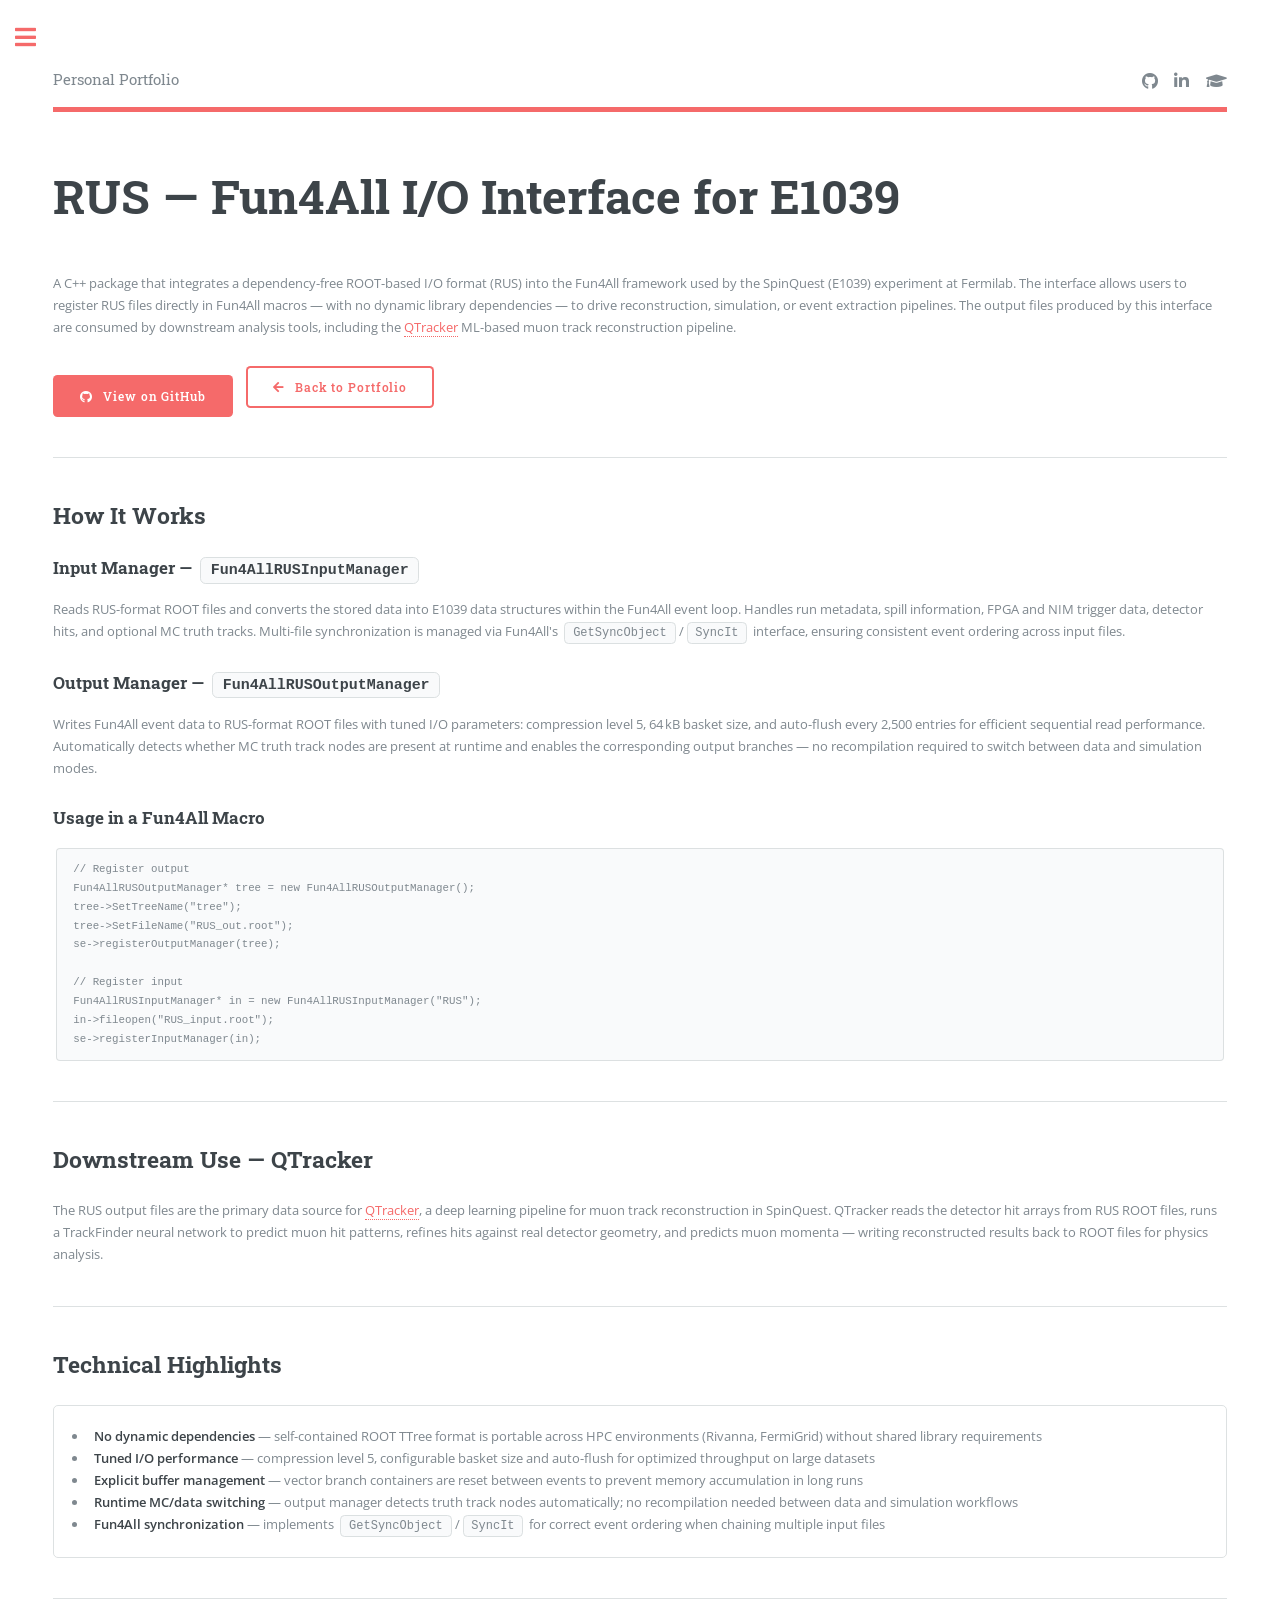
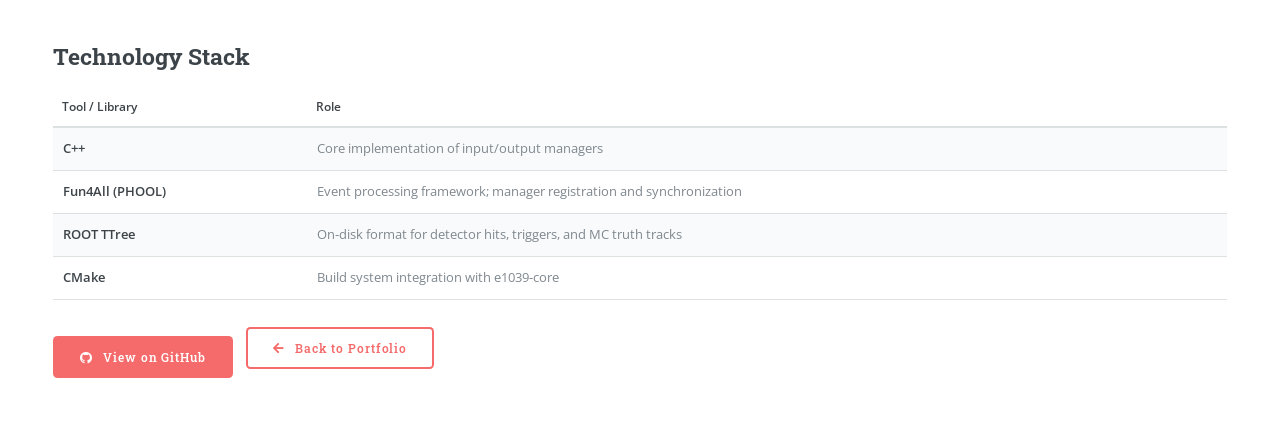
==== rus.html @ 4713653f "updates" ====
<!DOCTYPE HTML>
<!--
	Editorial by HTML5 UP
	html5up.net | @ajlkn
	Free for personal and commercial use under the CCA 3.0 license (html5up.net/license)
-->
<html>
	<head>
		<title>RUS Fun4All I/O Interface &mdash; Md Forhad Hossain</title>
		<meta charset="utf-8" />
		<meta name="viewport" content="width=device-width, initial-scale=1, user-scalable=no" />
		<link rel="stylesheet" href="assets/css/main.css" />
	</head>
	<body class="is-preload">

		<!-- Wrapper -->
			<div id="wrapper">

				<!-- Main -->
					<div id="main">
						<div class="inner">

							<!-- Header -->
								<header id="header">
									<a href="index.html" class="logo">Personal Portfolio</a>
									<ul class="icons">
										<li><a href="https://github.com/forhad-h2030" class="icon brands fa-github" target="_blank" rel="noopener noreferrer"><span class="label">Github</span></a></li>
										<li><a href="https://www.linkedin.com/in/forhad-hn/" class="icon brands fa-linkedin-in" target="_blank" rel="noopener noreferrer"><span class="label">LinkedIn</span></a></li>
										<li><a href="https://scholar.google.com/citations?user=KOygUhMAAAAJ&hl=en" class="icon solid fa-graduation-cap" target="_blank" rel="noopener noreferrer"><span class="label">Google Scholar</span></a></li>
									</ul>
								</header>

							<!-- Content -->
								<section>
									<header class="main">
										<h1>RUS &mdash; Fun4All I/O Interface for E1039</h1>
									</header>

									<!-- Intro -->
									<p>
										A C++ package that integrates a dependency-free ROOT-based I/O format (RUS) into the Fun4All framework used by the SpinQuest (E1039) experiment at Fermilab. The interface allows users to register RUS files directly in Fun4All macros &mdash; with no dynamic library dependencies &mdash; to drive reconstruction, simulation, or event extraction pipelines. The output files produced by this interface are consumed by downstream analysis tools, including the <a href="https://github.com/uva-spin/Qtracker_basic" target="_blank" rel="noopener noreferrer">QTracker</a> ML-based muon track reconstruction pipeline.
									</p>

									<ul class="actions">
										<li><a href="https://github.com/E1039-Collaboration/e1039-core/tree/master/packages/RUS" class="button primary icon brands fa-github" target="_blank" rel="noopener noreferrer">&nbsp;View on GitHub</a></li>
										<li><a href="index.html" class="button icon solid fa-arrow-left">&nbsp;Back to Portfolio</a></li>
									</ul>

									<hr class="major" />

									<!-- How it works -->
									<h2>How It Works</h2>

									<h3>Input Manager &mdash; <code>Fun4AllRUSInputManager</code></h3>
									<p>
										Reads RUS-format ROOT files and converts the stored data into E1039 data structures within the Fun4All event loop. Handles run metadata, spill information, FPGA and NIM trigger data, detector hits, and optional MC truth tracks. Multi-file synchronization is managed via Fun4All's <code>GetSyncObject</code>/<code>SyncIt</code> interface, ensuring consistent event ordering across input files.
									</p>

									<h3>Output Manager &mdash; <code>Fun4AllRUSOutputManager</code></h3>
									<p>
										Writes Fun4All event data to RUS-format ROOT files with tuned I/O parameters: compression level&nbsp;5, 64&thinsp;kB basket size, and auto-flush every 2,500 entries for efficient sequential read performance. Automatically detects whether MC truth track nodes are present at runtime and enables the corresponding output branches &mdash; no recompilation required to switch between data and simulation modes.
									</p>

									<h3>Usage in a Fun4All Macro</h3>
									<pre><code>// Register output
Fun4AllRUSOutputManager* tree = new Fun4AllRUSOutputManager();
tree->SetTreeName("tree");
tree->SetFileName("RUS_out.root");
se->registerOutputManager(tree);

// Register input
Fun4AllRUSInputManager* in = new Fun4AllRUSInputManager("RUS");
in->fileopen("RUS_input.root");
se->registerInputManager(in);</code></pre>

									<hr class="major" />

									<!-- Downstream use -->
									<h2>Downstream Use &mdash; QTracker</h2>
									<p>
										The RUS output files are the primary data source for <a href="https://github.com/uva-spin/Qtracker_basic" target="_blank" rel="noopener noreferrer">QTracker</a>, a deep learning pipeline for muon track reconstruction in SpinQuest. QTracker reads the detector hit arrays from RUS ROOT files, runs a TrackFinder neural network to predict muon hit patterns, refines hits against real detector geometry, and predicts muon momenta &mdash; writing reconstructed results back to ROOT files for physics analysis.
									</p>

									<hr class="major" />

									<!-- Technical highlights -->
									<h2>Technical Highlights</h2>
									<div class="box">
										<ul>
											<li><strong>No dynamic dependencies</strong> &mdash; self-contained ROOT TTree format is portable across HPC environments (Rivanna, FermiGrid) without shared library requirements</li>
											<li><strong>Tuned I/O performance</strong> &mdash; compression level&nbsp;5, configurable basket size and auto-flush for optimized throughput on large datasets</li>
											<li><strong>Explicit buffer management</strong> &mdash; vector branch containers are reset between events to prevent memory accumulation in long runs</li>
											<li><strong>Runtime MC/data switching</strong> &mdash; output manager detects truth track nodes automatically; no recompilation needed between data and simulation workflows</li>
											<li><strong>Fun4All synchronization</strong> &mdash; implements <code>GetSyncObject</code>/<code>SyncIt</code> for correct event ordering when chaining multiple input files</li>
										</ul>
									</div>

									<hr class="major" />

									<!-- Stack -->
									<h2>Technology Stack</h2>
									<div class="table-wrapper">
										<table>
											<thead>
												<tr><th>Tool / Library</th><th>Role</th></tr>
											</thead>
											<tbody>
												<tr><td><strong>C++</strong></td><td>Core implementation of input/output managers</td></tr>
												<tr><td><strong>Fun4All (PHOOL)</strong></td><td>Event processing framework; manager registration and synchronization</td></tr>
												<tr><td><strong>ROOT TTree</strong></td><td>On-disk format for detector hits, triggers, and MC truth tracks</td></tr>
												<tr><td><strong>CMake</strong></td><td>Build system integration with e1039-core</td></tr>
											</tbody>
										</table>
									</div>

									<ul class="actions">
										<li><a href="https://github.com/E1039-Collaboration/e1039-core/tree/master/packages/RUS" class="button primary icon brands fa-github" target="_blank" rel="noopener noreferrer">&nbsp;View on GitHub</a></li>
										<li><a href="index.html" class="button icon solid fa-arrow-left">&nbsp;Back to Portfolio</a></li>
									</ul>

								</section>

						</div>
					</div>

				<!-- Sidebar -->
					<div id="sidebar">
						<div class="inner">

							<!-- Contact -->
								<section>
									<header class="major">
										<h2>Get in touch</h2>
									</header>
									<ul class="contact">
										<li class="icon solid fa-envelope"><span id="em-sidebar"></span></li>
										<script>(function(){var u='dgy5cd',d='virginia'+'.'+'edu';document.getElementById('em-sidebar').innerHTML='<a href="mai'+'lto:'+u+'@'+d+'">'+ u +' [at] virginia [dot] edu</a>';})();</script>
										<li class="icon solid fa-home">Department of Physics<br />University of Virginia<br />Charlottesville, VA</li>
									</ul>
								</section>

							<!-- Footer -->
								<footer id="footer">
									<p class="copyright">&copy; Md Forhad Hossain. Design: <a href="https://html5up.net">HTML5 UP</a>.</p>
								</footer>

						</div>
					</div>

			</div>

		<!-- Scripts -->
			<script src="assets/js/jquery.min.js"></script>
			<script src="assets/js/browser.min.js"></script>
			<script src="assets/js/breakpoints.min.js"></script>
			<script src="assets/js/util.js"></script>
			<script src="assets/js/main.js"></script>

	</body>
</html>
---- assets/css/main.css ----
@import url(fontawesome-all.min.css);
@import url("https://fonts.googleapis.com/css?family=Open+Sans:400,600,400italic,600italic|Roboto+Slab:400,700");
/*
	Editorial by HTML5 UP
	html5up.net | @ajlkn
	Free for personal and commercial use under the CCA 3.0 license (html5up.net/license)
*/
html, body, div, span, applet, object,
iframe, h1, h2, h3, h4, h5, h6, hplain, hplain2, p, blockquote,
pre, a, abbr, acronym, address, big, cite,
code, del, dfn, em, img, ins, kbd, q, s, samp,
small, strike, strong, sub, sup, tt, var, b,
u, i, center, dl, dt, dd, ol, ul, li, fieldset,
form, label, legend, table, caption, tbody,
tfoot, thead, tr, th, td, article, aside,
canvas, details, embed, figure, figcaption,
footer, header, hgroup, menu, nav, output, ruby,
section, summary, time, mark, audio, video {
  margin: 0;
  padding: 0;
  border: 0;
  font-size: 100%;
  font: inherit;
  vertical-align: baseline; }

article, aside, details, figcaption, figure,
footer, header, hgroup, menu, nav, section {
  display: block; }

body {
  line-height: 1; }

ol, ul {
  list-style: none; }

blockquote, q {
  quotes: none; }
  blockquote:before, blockquote:after, q:before, q:after {
    content: '';
    content: none; }

table {
  border-collapse: collapse;
  border-spacing: 0; }

body {
  -webkit-text-size-adjust: none; }

mark {
  background-color: transparent;
  color: inherit; }

input::-moz-focus-inner {
  border: 0;
  padding: 0; }

input, select, textarea {
  -moz-appearance: none;
  -webkit-appearance: none;
  -ms-appearance: none;
  appearance: none; }

/* Basic */
@-ms-viewport {
  width: device-width; }

body {
  -ms-overflow-style: scrollbar; }

@media screen and (max-width: 480px) {
  html, body {
    min-width: 320px; } }

html {
  box-sizing: border-box; }

*, *:before, *:after {
  box-sizing: inherit; }

body {
  background: #ffffff; }
  body.is-preload *, body.is-preload *:before, body.is-preload *:after, body.is-resizing *, body.is-resizing *:before, body.is-resizing *:after {
    -moz-animation: none !important;
    -webkit-animation: none !important;
    -ms-animation: none !important;
    animation: none !important;
    -moz-transition: none !important;
    -webkit-transition: none !important;
    -ms-transition: none !important;
    transition: none !important; }

/* Type */
body, input, select, textarea {
  color: #7f888f;
  font-family: "Open Sans", sans-serif;
  font-size: 13pt;
  font-weight: 400;
  line-height: 1.65; }
  @media screen and (max-width: 1680px) {
    body, input, select, textarea {
      font-size: 11pt; } }
  @media screen and (max-width: 1280px) {
    body, input, select, textarea {
      font-size: 10pt; } }
  @media screen and (max-width: 360px) {
    body, input, select, textarea {
      font-size: 9pt; } }

a {
  -moz-transition: color 0.2s ease-in-out, border-bottom-color 0.2s ease-in-out;
  -webkit-transition: color 0.2s ease-in-out, border-bottom-color 0.2s ease-in-out;
  -ms-transition: color 0.2s ease-in-out, border-bottom-color 0.2s ease-in-out;
  transition: color 0.2s ease-in-out, border-bottom-color 0.2s ease-in-out;
  border-bottom: dotted 1px;
  color: #f56a6a;
  text-decoration: none; }
  a:hover {
    border-bottom-color: #f56a6a;
    color: #f56a6a !important; }
    a:hover strong {
      color: inherit; }

strong, b {
  color: #3d4449;
  font-weight: 600; }

em, i {
  font-style: italic; }

p {
  margin: 0 0 2em 0; }

h1, h2, h3, h4, h5, h6 {
  color: #3d4449;
  font-family: "Roboto Slab", serif;
  font-weight: 700;
  line-height: 1.5;
  margin: 0 0 1em 0; }
hplain, hplain2 {
  color: #7f888f;
  font-family: "Roboto Slab", serif;
  font-weight: 400;
  line-height: 1.5;
  margin: 0 0 1em 0;
}
  h1 a, h2 a, h3 a, h4 a, h5 a, h6 a {
    color: inherit;
    text-decoration: none;
    border-bottom: 0; }

hplain a, hplain2 a {
color: #7f888f;
text-decoration: none;
border-decoration:none;
}

h1 {
  font-size: 4em;
  margin: 0 0 0.5em 0;
  line-height: 1.3; }

h2 {
  font-size: 1.75em; }

h3 {
  font-size: 1.25em; }

hplain2 {
  font-size: 1.25em;}

hplain {
  font-size: 1.1em; }

h4 {
  font-size: 1.1em; }

h5 {
  font-size: 0.9em; }

h6 {
  font-size: 0.7em; }

@media screen and (max-width: 1680px) {
  h1 {
    font-size: 3.5em; } }

@media screen and (max-width: 980px) {
  h1 {
    font-size: 3.25em; } }

@media screen and (max-width: 736px) {
  h1 {
    font-size: 2em;
    line-height: 1.4; }
  h2 {
    font-size: 1.5em; } }

sub {
  font-size: 0.8em;
  position: relative;
  top: 0.5em; }

sup {
  font-size: 0.8em;
  position: relative;
  top: -0.5em; }

blockquote {
  border-left: solid 3px rgba(210, 215, 217, 0.75);
  font-style: italic;
  margin: 0 0 2em 0;
  padding: 0.5em 0 0.5em 2em; }

code {
  background: rgba(230, 235, 237, 0.25);
  border-radius: 0.375em;
  border: solid 1px rgba(210, 215, 217, 0.75);
  font-family: "Courier New", monospace;
  font-size: 0.9em;
  margin: 0 0.25em;
  padding: 0.25em 0.65em; }

pre {
  -webkit-overflow-scrolling: touch;
  font-family: "Courier New", monospace;
  font-size: 0.9em;
  margin: 0 0 2em 0; }
  pre code {
    display: block;
    line-height: 1.75;
    padding: 1em 1.5em;
    overflow-x: auto; }

.center {
  text-align:center;
 display:block;
}

hr {
  border: 0;
  border-bottom: solid 1px rgba(210, 215, 217, 0.75);
  margin: 2em 0; }
  hr.major {
    margin: 3em 0; }

.align-left {
  text-align: left; }

.align-center {
  text-align: center; }

.align-right {
  text-align: right; }

/* Row */
.row {
  display: flex;
  flex-wrap: wrap;
  box-sizing: border-box;
  align-items: stretch; }
  .row > * {
    box-sizing: border-box; }
  .row.gtr-uniform > * > :last-child {
    margin-bottom: 0; }
  .row.aln-left {
    justify-content: flex-start; }
  .row.aln-center {
    justify-content: center; }
  .row.aln-right {
    justify-content: flex-end; }
  .row.aln-top {
    align-items: flex-start; }
  .row.aln-middle {
    align-items: center; }
  .row.aln-bottom {
    align-items: flex-end; }
  .row > .imp {
    order: -1; }
  .row > .col-1 {
    width: 8.33333%; }
  .row > .off-1 {
    margin-left: 8.33333%; }
  .row > .col-2 {
    width: 16.66667%; }
  .row > .off-2 {
    margin-left: 16.66667%; }
  .row > .col-3 {
    width: 25%; }
  .row > .off-3 {
    margin-left: 25%; }
  .row > .col-4 {
    width: 33.33333%; }
  .row > .off-4 {
    margin-left: 33.33333%; }
  .row > .col-5 {
    width: 41.66667%; }
  .row > .off-5 {
    margin-left: 41.66667%; }
  .row > .col-6 {
    width: 50%; }
  .row > .off-6 {
    margin-left: 50%; }
  .row > .col-7 {
    width: 58.33333%; }
  .row > .off-7 {
    margin-left: 58.33333%; }
  .row > .col-8 {
    width: 66.66667%; }
  .row > .off-8 {
    margin-left: 66.66667%; }
  .row > .col-9 {
    width: 75%; }
  .row > .off-9 {
    margin-left: 75%; }
  .row > .col-10 {
    width: 83.33333%; }
  .row > .off-10 {
    margin-left: 83.33333%; }
  .row > .col-11 {
    width: 91.66667%; }
  .row > .off-11 {
    margin-left: 91.66667%; }
  .row > .col-12 {
    width: 100%; }
  .row > .off-12 {
    margin-left: 100%; }
  .row.gtr-0 {
    margin-top: 0;
    margin-left: 0em; }
    .row.gtr-0 > * {
      padding: 0 0 0 0em; }
    .row.gtr-0.gtr-uniform {
      margin-top: 0em; }
      .row.gtr-0.gtr-uniform > * {
        padding-top: 0em; }
  .row.gtr-25 {
    margin-top: 0;
    margin-left: -0.375em; }
    .row.gtr-25 > * {
      padding: 0 0 0 0.375em; }
    .row.gtr-25.gtr-uniform {
      margin-top: -0.375em; }
      .row.gtr-25.gtr-uniform > * {
        padding-top: 0.375em; }
  .row.gtr-50 {
    margin-top: 0;
    margin-left: -0.75em; }
    .row.gtr-50 > * {
      padding: 0 0 0 0.75em; }
    .row.gtr-50.gtr-uniform {
      margin-top: -0.75em; }
      .row.gtr-50.gtr-uniform > * {
        padding-top: 0.75em; }
  .row {
    margin-top: 0;
    margin-left: -1.5em; }
    .row > * {
      padding: 0 0 0 1.5em; }
    .row.gtr-uniform {
      margin-top: -1.5em; }
      .row.gtr-uniform > * {
        padding-top: 1.5em; }
  .row.gtr-150 {
    margin-top: 0;
    margin-left: -2.25em; }
    .row.gtr-150 > * {
      padding: 0 0 0 2.25em; }
    .row.gtr-150.gtr-uniform {
      margin-top: -2.25em; }
      .row.gtr-150.gtr-uniform > * {
        padding-top: 2.25em; }
  .row.gtr-200 {
    margin-top: 0;
    margin-left: -3em; }
    .row.gtr-200 > * {
      padding: 0 0 0 3em; }
    .row.gtr-200.gtr-uniform {
      margin-top: -3em; }
      .row.gtr-200.gtr-uniform > * {
        padding-top: 3em; }
  @media screen and (max-width: 1680px) {
    .row {
      display: flex;
      flex-wrap: wrap;
      box-sizing: border-box;
      align-items: stretch; }
      .row > * {
        box-sizing: border-box; }
      .row.gtr-uniform > * > :last-child {
        margin-bottom: 0; }
      .row.aln-left {
        justify-content: flex-start; }
      .row.aln-center {
        justify-content: center; }
      .row.aln-right {
        justify-content: flex-end; }
      .row.aln-top {
        align-items: flex-start; }
      .row.aln-middle {
        align-items: center; }
      .row.aln-bottom {
        align-items: flex-end; }
      .row > .imp-xlarge {
        order: -1; }
      .row > .col-1-xlarge {
        width: 8.33333%; }
      .row > .off-1-xlarge {
        margin-left: 8.33333%; }
      .row > .col-2-xlarge {
        width: 16.66667%; }
      .row > .off-2-xlarge {
        margin-left: 16.66667%; }
      .row > .col-3-xlarge {
        width: 25%; }
      .row > .off-3-xlarge {
        margin-left: 25%; }
      .row > .col-4-xlarge {
        width: 33.33333%; }
      .row > .off-4-xlarge {
        margin-left: 33.33333%; }
      .row > .col-5-xlarge {
        width: 41.66667%; }
      .row > .off-5-xlarge {
        margin-left: 41.66667%; }
      .row > .col-6-xlarge {
        width: 50%; }
      .row > .off-6-xlarge {
        margin-left: 50%; }
      .row > .col-7-xlarge {
        width: 58.33333%; }
      .row > .off-7-xlarge {
        margin-left: 58.33333%; }
      .row > .col-8-xlarge {
        width: 66.66667%; }
      .row > .off-8-xlarge {
        margin-left: 66.66667%; }
      .row > .col-9-xlarge {
        width: 75%; }
      .row > .off-9-xlarge {
        margin-left: 75%; }
      .row > .col-10-xlarge {
        width: 83.33333%; }
      .row > .off-10-xlarge {
        margin-left: 83.33333%; }
      .row > .col-11-xlarge {
        width: 91.66667%; }
      .row > .off-11-xlarge {
        margin-left: 91.66667%; }
      .row > .col-12-xlarge {
        width: 100%; }
      .row > .off-12-xlarge {
        margin-left: 100%; }
      .row.gtr-0 {
        margin-top: 0;
        margin-left: 0em; }
        .row.gtr-0 > * {
          padding: 0 0 0 0em; }
        .row.gtr-0.gtr-uniform {
          margin-top: 0em; }
          .row.gtr-0.gtr-uniform > * {
            padding-top: 0em; }
      .row.gtr-25 {
        margin-top: 0;
        margin-left: -0.375em; }
        .row.gtr-25 > * {
          padding: 0 0 0 0.375em; }
        .row.gtr-25.gtr-uniform {
          margin-top: -0.375em; }
          .row.gtr-25.gtr-uniform > * {
            padding-top: 0.375em; }
      .row.gtr-50 {
        margin-top: 0;
        margin-left: -0.75em; }
        .row.gtr-50 > * {
          padding: 0 0 0 0.75em; }
        .row.gtr-50.gtr-uniform {
          margin-top: -0.75em; }
          .row.gtr-50.gtr-uniform > * {
            padding-top: 0.75em; }
      .row {
        margin-top: 0;
        margin-left: -1.5em; }
        .row > * {
          padding: 0 0 0 1.5em; }
        .row.gtr-uniform {
          margin-top: -1.5em; }
          .row.gtr-uniform > * {
            padding-top: 1.5em; }
      .row.gtr-150 {
        margin-top: 0;
        margin-left: -2.25em; }
        .row.gtr-150 > * {
          padding: 0 0 0 2.25em; }
        .row.gtr-150.gtr-uniform {
          margin-top: -2.25em; }
          .row.gtr-150.gtr-uniform > * {
            padding-top: 2.25em; }
      .row.gtr-200 {
        margin-top: 0;
        margin-left: -3em; }
        .row.gtr-200 > * {
          padding: 0 0 0 3em; }
        .row.gtr-200.gtr-uniform {
          margin-top: -3em; }
          .row.gtr-200.gtr-uniform > * {
            padding-top: 3em; } }
  @media screen and (max-width: 1280px) {
    .row {
      display: flex;
      flex-wrap: wrap;
      box-sizing: border-box;
      align-items: stretch; }
      .row > * {
        box-sizing: border-box; }
      .row.gtr-uniform > * > :last-child {
        margin-bottom: 0; }
      .row.aln-left {
        justify-content: flex-start; }
      .row.aln-center {
        justify-content: center; }
      .row.aln-right {
        justify-content: flex-end; }
      .row.aln-top {
        align-items: flex-start; }
      .row.aln-middle {
        align-items: center; }
      .row.aln-bottom {
        align-items: flex-end; }
      .row > .imp-large {
        order: -1; }
      .row > .col-1-large {
        width: 8.33333%; }
      .row > .off-1-large {
        margin-left: 8.33333%; }
      .row > .col-2-large {
        width: 16.66667%; }
      .row > .off-2-large {
        margin-left: 16.66667%; }
      .row > .col-3-large {
        width: 25%; }
      .row > .off-3-large {
        margin-left: 25%; }
      .row > .col-4-large {
        width: 33.33333%; }
      .row > .off-4-large {
        margin-left: 33.33333%; }
      .row > .col-5-large {
        width: 41.66667%; }
      .row > .off-5-large {
        margin-left: 41.66667%; }
      .row > .col-6-large {
        width: 50%; }
      .row > .off-6-large {
        margin-left: 50%; }
      .row > .col-7-large {
        width: 58.33333%; }
      .row > .off-7-large {
        margin-left: 58.33333%; }
      .row > .col-8-large {
        width: 66.66667%; }
      .row > .off-8-large {
        margin-left: 66.66667%; }
      .row > .col-9-large {
        width: 75%; }
      .row > .off-9-large {
        margin-left: 75%; }
      .row > .col-10-large {
        width: 83.33333%; }
      .row > .off-10-large {
        margin-left: 83.33333%; }
      .row > .col-11-large {
        width: 91.66667%; }
      .row > .off-11-large {
        margin-left: 91.66667%; }
      .row > .col-12-large {
        width: 100%; }
      .row > .off-12-large {
        margin-left: 100%; }
      .row.gtr-0 {
        margin-top: 0;
        margin-left: 0em; }
        .row.gtr-0 > * {
          padding: 0 0 0 0em; }
        .row.gtr-0.gtr-uniform {
          margin-top: 0em; }
          .row.gtr-0.gtr-uniform > * {
            padding-top: 0em; }
      .row.gtr-25 {
        margin-top: 0;
        margin-left: -0.375em; }
        .row.gtr-25 > * {
          padding: 0 0 0 0.375em; }
        .row.gtr-25.gtr-uniform {
          margin-top: -0.375em; }
          .row.gtr-25.gtr-uniform > * {
            padding-top: 0.375em; }
      .row.gtr-50 {
        margin-top: 0;
        margin-left: -0.75em; }
        .row.gtr-50 > * {
          padding: 0 0 0 0.75em; }
        .row.gtr-50.gtr-uniform {
          margin-top: -0.75em; }
          .row.gtr-50.gtr-uniform > * {
            padding-top: 0.75em; }
      .row {
        margin-top: 0;
        margin-left: -1.5em; }
        .row > * {
          padding: 0 0 0 1.5em; }
        .row.gtr-uniform {
          margin-top: -1.5em; }
          .row.gtr-uniform > * {
            padding-top: 1.5em; }
      .row.gtr-150 {
        margin-top: 0;
        margin-left: -2.25em; }
        .row.gtr-150 > * {
          padding: 0 0 0 2.25em; }
        .row.gtr-150.gtr-uniform {
          margin-top: -2.25em; }
          .row.gtr-150.gtr-uniform > * {
            padding-top: 2.25em; }
      .row.gtr-200 {
        margin-top: 0;
        margin-left: -3em; }
        .row.gtr-200 > * {
          padding: 0 0 0 3em; }
        .row.gtr-200.gtr-uniform {
          margin-top: -3em; }
          .row.gtr-200.gtr-uniform > * {
            padding-top: 3em; } }
  @media screen and (max-width: 980px) {
    .row {
      display: flex;
      flex-wrap: wrap;
      box-sizing: border-box;
      align-items: stretch; }
      .row > * {
        box-sizing: border-box; }
      .row.gtr-uniform > * > :last-child {
        margin-bottom: 0; }
      .row.aln-left {
        justify-content: flex-start; }
      .row.aln-center {
        justify-content: center; }
      .row.aln-right {
        justify-content: flex-end; }
      .row.aln-top {
        align-items: flex-start; }
      .row.aln-middle {
        align-items: center; }
      .row.aln-bottom {
        align-items: flex-end; }
      .row > .imp-medium {
        order: -1; }
      .row > .col-1-medium {
        width: 8.33333%; }
      .row > .off-1-medium {
        margin-left: 8.33333%; }
      .row > .col-2-medium {
        width: 16.66667%; }
      .row > .off-2-medium {
        margin-left: 16.66667%; }
      .row > .col-3-medium {
        width: 25%; }
      .row > .off-3-medium {
        margin-left: 25%; }
      .row > .col-4-medium {
        width: 33.33333%; }
      .row > .off-4-medium {
        margin-left: 33.33333%; }
      .row > .col-5-medium {
        width: 41.66667%; }
      .row > .off-5-medium {
        margin-left: 41.66667%; }
      .row > .col-6-medium {
        width: 50%; }
      .row > .off-6-medium {
        margin-left: 50%; }
      .row > .col-7-medium {
        width: 58.33333%; }
      .row > .off-7-medium {
        margin-left: 58.33333%; }
      .row > .col-8-medium {
        width: 66.66667%; }
      .row > .off-8-medium {
        margin-left: 66.66667%; }
      .row > .col-9-medium {
        width: 75%; }
      .row > .off-9-medium {
        margin-left: 75%; }
      .row > .col-10-medium {
        width: 83.33333%; }
      .row > .off-10-medium {
        margin-left: 83.33333%; }
      .row > .col-11-medium {
        width: 91.66667%; }
      .row > .off-11-medium {
        margin-left: 91.66667%; }
      .row > .col-12-medium {
        width: 100%; }
      .row > .off-12-medium {
        margin-left: 100%; }
      .row.gtr-0 {
        margin-top: 0;
        margin-left: 0em; }
        .row.gtr-0 > * {
          padding: 0 0 0 0em; }
        .row.gtr-0.gtr-uniform {
          margin-top: 0em; }
          .row.gtr-0.gtr-uniform > * {
            padding-top: 0em; }
      .row.gtr-25 {
        margin-top: 0;
        margin-left: -0.375em; }
        .row.gtr-25 > * {
          padding: 0 0 0 0.375em; }
        .row.gtr-25.gtr-uniform {
          margin-top: -0.375em; }
          .row.gtr-25.gtr-uniform > * {
            padding-top: 0.375em; }
      .row.gtr-50 {
        margin-top: 0;
        margin-left: -0.75em; }
        .row.gtr-50 > * {
          padding: 0 0 0 0.75em; }
        .row.gtr-50.gtr-uniform {
          margin-top: -0.75em; }
          .row.gtr-50.gtr-uniform > * {
            padding-top: 0.75em; }
      .row {
        margin-top: 0;
        margin-left: -1.5em; }
        .row > * {
          padding: 0 0 0 1.5em; }
        .row.gtr-uniform {
          margin-top: -1.5em; }
          .row.gtr-uniform > * {
            padding-top: 1.5em; }
      .row.gtr-150 {
        margin-top: 0;
        margin-left: -2.25em; }
        .row.gtr-150 > * {
          padding: 0 0 0 2.25em; }
        .row.gtr-150.gtr-uniform {
          margin-top: -2.25em; }
          .row.gtr-150.gtr-uniform > * {
            padding-top: 2.25em; }
      .row.gtr-200 {
        margin-top: 0;
        margin-left: -3em; }
        .row.gtr-200 > * {
          padding: 0 0 0 3em; }
        .row.gtr-200.gtr-uniform {
          margin-top: -3em; }
          .row.gtr-200.gtr-uniform > * {
            padding-top: 3em; } }
  @media screen and (max-width: 736px) {
    .row {
      display: flex;
      flex-wrap: wrap;
      box-sizing: border-box;
      align-items: stretch; }
      .row > * {
        box-sizing: border-box; }
      .row.gtr-uniform > * > :last-child {
        margin-bottom: 0; }
      .row.aln-left {
        justify-content: flex-start; }
      .row.aln-center {
        justify-content: center; }
      .row.aln-right {
        justify-content: flex-end; }
      .row.aln-top {
        align-items: flex-start; }
      .row.aln-middle {
        align-items: center; }
      .row.aln-bottom {
        align-items: flex-end; }
      .row > .imp-small {
        order: -1; }
      .row > .col-1-small {
        width: 8.33333%; }
      .row > .off-1-small {
        margin-left: 8.33333%; }
      .row > .col-2-small {
        width: 16.66667%; }
      .row > .off-2-small {
        margin-left: 16.66667%; }
      .row > .col-3-small {
        width: 25%; }
      .row > .off-3-small {
        margin-left: 25%; }
      .row > .col-4-small {
        width: 33.33333%; }
      .row > .off-4-small {
        margin-left: 33.33333%; }
      .row > .col-5-small {
        width: 41.66667%; }
      .row > .off-5-small {
        margin-left: 41.66667%; }
      .row > .col-6-small {
        width: 50%; }
      .row > .off-6-small {
        margin-left: 50%; }
      .row > .col-7-small {
        width: 58.33333%; }
      .row > .off-7-small {
        margin-left: 58.33333%; }
      .row > .col-8-small {
        width: 66.66667%; }
      .row > .off-8-small {
        margin-left: 66.66667%; }
      .row > .col-9-small {
        width: 75%; }
      .row > .off-9-small {
        margin-left: 75%; }
      .row > .col-10-small {
        width: 83.33333%; }
      .row > .off-10-small {
        margin-left: 83.33333%; }
      .row > .col-11-small {
        width: 91.66667%; }
      .row > .off-11-small {
        margin-left: 91.66667%; }
      .row > .col-12-small {
        width: 100%; }
      .row > .off-12-small {
        margin-left: 100%; }
      .row.gtr-0 {
        margin-top: 0;
        margin-left: 0em; }
        .row.gtr-0 > * {
          padding: 0 0 0 0em; }
        .row.gtr-0.gtr-uniform {
          margin-top: 0em; }
          .row.gtr-0.gtr-uniform > * {
            padding-top: 0em; }
      .row.gtr-25 {
        margin-top: 0;
        margin-left: -0.375em; }
        .row.gtr-25 > * {
          padding: 0 0 0 0.375em; }
        .row.gtr-25.gtr-uniform {
          margin-top: -0.375em; }
          .row.gtr-25.gtr-uniform > * {
            padding-top: 0.375em; }
      .row.gtr-50 {
        margin-top: 0;
        margin-left: -0.75em; }
        .row.gtr-50 > * {
          padding: 0 0 0 0.75em; }
        .row.gtr-50.gtr-uniform {
          margin-top: -0.75em; }
          .row.gtr-50.gtr-uniform > * {
            padding-top: 0.75em; }
      .row {
        margin-top: 0;
        margin-left: -1.5em; }
        .row > * {
          padding: 0 0 0 1.5em; }
        .row.gtr-uniform {
          margin-top: -1.5em; }
          .row.gtr-uniform > * {
            padding-top: 1.5em; }
      .row.gtr-150 {
        margin-top: 0;
        margin-left: -2.25em; }
        .row.gtr-150 > * {
          padding: 0 0 0 2.25em; }
        .row.gtr-150.gtr-uniform {
          margin-top: -2.25em; }
          .row.gtr-150.gtr-uniform > * {
            padding-top: 2.25em; }
      .row.gtr-200 {
        margin-top: 0;
        margin-left: -3em; }
        .row.gtr-200 > * {
          padding: 0 0 0 3em; }
        .row.gtr-200.gtr-uniform {
          margin-top: -3em; }
          .row.gtr-200.gtr-uniform > * {
            padding-top: 3em; } }
  @media screen and (max-width: 480px) {
    .row {
      display: flex;
      flex-wrap: wrap;
      box-sizing: border-box;
      align-items: stretch; }
      .row > * {
        box-sizing: border-box; }
      .row.gtr-uniform > * > :last-child {
        margin-bottom: 0; }
      .row.aln-left {
        justify-content: flex-start; }
      .row.aln-center {
        justify-content: center; }
      .row.aln-right {
        justify-content: flex-end; }
      .row.aln-top {
        align-items: flex-start; }
      .row.aln-middle {
        align-items: center; }
      .row.aln-bottom {
        align-items: flex-end; }
      .row > .imp-xsmall {
        order: -1; }
      .row > .col-1-xsmall {
        width: 8.33333%; }
      .row > .off-1-xsmall {
        margin-left: 8.33333%; }
      .row > .col-2-xsmall {
        width: 16.66667%; }
      .row > .off-2-xsmall {
        margin-left: 16.66667%; }
      .row > .col-3-xsmall {
        width: 25%; }
      .row > .off-3-xsmall {
        margin-left: 25%; }
      .row > .col-4-xsmall {
        width: 33.33333%; }
      .row > .off-4-xsmall {
        margin-left: 33.33333%; }
      .row > .col-5-xsmall {
        width: 41.66667%; }
      .row > .off-5-xsmall {
        margin-left: 41.66667%; }
      .row > .col-6-xsmall {
        width: 50%; }
      .row > .off-6-xsmall {
        margin-left: 50%; }
      .row > .col-7-xsmall {
        width: 58.33333%; }
      .row > .off-7-xsmall {
        margin-left: 58.33333%; }
      .row > .col-8-xsmall {
        width: 66.66667%; }
      .row > .off-8-xsmall {
        margin-left: 66.66667%; }
      .row > .col-9-xsmall {
        width: 75%; }
      .row > .off-9-xsmall {
        margin-left: 75%; }
      .row > .col-10-xsmall {
        width: 83.33333%; }
      .row > .off-10-xsmall {
        margin-left: 83.33333%; }
      .row > .col-11-xsmall {
        width: 91.66667%; }
      .row > .off-11-xsmall {
        margin-left: 91.66667%; }
      .row > .col-12-xsmall {
        width: 100%; }
      .row > .off-12-xsmall {
        margin-left: 100%; }
      .row.gtr-0 {
        margin-top: 0;
        margin-left: 0em; }
        .row.gtr-0 > * {
          padding: 0 0 0 0em; }
        .row.gtr-0.gtr-uniform {
          margin-top: 0em; }
          .row.gtr-0.gtr-uniform > * {
            padding-top: 0em; }
      .row.gtr-25 {
        margin-top: 0;
        margin-left: -0.375em; }
        .row.gtr-25 > * {
          padding: 0 0 0 0.375em; }
        .row.gtr-25.gtr-uniform {
          margin-top: -0.375em; }
          .row.gtr-25.gtr-uniform > * {
            padding-top: 0.375em; }
      .row.gtr-50 {
        margin-top: 0;
        margin-left: -0.75em; }
        .row.gtr-50 > * {
          padding: 0 0 0 0.75em; }
        .row.gtr-50.gtr-uniform {
          margin-top: -0.75em; }
          .row.gtr-50.gtr-uniform > * {
            padding-top: 0.75em; }
      .row {
        margin-top: 0;
        margin-left: -1.5em; }
        .row > * {
          padding: 0 0 0 1.5em; }
        .row.gtr-uniform {
          margin-top: -1.5em; }
          .row.gtr-uniform > * {
            padding-top: 1.5em; }
      .row.gtr-150 {
        margin-top: 0;
        margin-left: -2.25em; }
        .row.gtr-150 > * {
          padding: 0 0 0 2.25em; }
        .row.gtr-150.gtr-uniform {
          margin-top: -2.25em; }
          .row.gtr-150.gtr-uniform > * {
            padding-top: 2.25em; }
      .row.gtr-200 {
        margin-top: 0;
        margin-left: -3em; }
        .row.gtr-200 > * {
          padding: 0 0 0 3em; }
        .row.gtr-200.gtr-uniform {
          margin-top: -3em; }
          .row.gtr-200.gtr-uniform > * {
            padding-top: 3em; } }

/* Section/Article */
section.special, article.special {
  text-align: center; }

header p {
  font-family: "Roboto Slab", serif;
  font-size: 1em;
  font-weight: 400;
  letter-spacing: 0.075em;
  margin-top: -0.5em;
  text-transform: uppercase; }

header.major > :last-child {
  border-bottom: solid 3px #f56a6a;
  display: inline-block;
  margin: 0 0 2em 0;
  padding: 0 0.75em 0.5em 0; }

header.main > :last-child {
  margin: 0 0 1em 0; }

/* Form */
form {
  margin: 0 0 2em 0; }

label {
  color: #3d4449;
  display: block;
  font-size: 0.9em;
  font-weight: 600;
  margin: 0 0 1em 0; }

input[type="text"],
input[type="password"],
input[type="email"],
input[type="tel"],
input[type="search"],
input[type="url"],
select,
textarea {
  -moz-appearance: none;
  -webkit-appearance: none;
  -ms-appearance: none;
  appearance: none;
  background: #ffffff;
  border-radius: 0.375em;
  border: none;
  border: solid 1px rgba(210, 215, 217, 0.75);
  color: inherit;
  display: block;
  outline: 0;
  padding: 0 1em;
  text-decoration: none;
  width: 100%; }
  input[type="text"]:invalid,
  input[type="password"]:invalid,
  input[type="email"]:invalid,
  input[type="tel"]:invalid,
  input[type="search"]:invalid,
  input[type="url"]:invalid,
  select:invalid,
  textarea:invalid {
    box-shadow: none; }
  input[type="text"]:focus,
  input[type="password"]:focus,
  input[type="email"]:focus,
  input[type="tel"]:focus,
  input[type="search"]:focus,
  input[type="url"]:focus,
  select:focus,
  textarea:focus {
    border-color: #f56a6a;
    box-shadow: 0 0 0 1px #f56a6a; }

select {
  background-image: url("data:image/svg+xml;charset=utf8,%3Csvg xmlns='http://www.w3.org/2000/svg' width='40' height='40' preserveAspectRatio='none' viewBox='0 0 40 40'%3E%3Cpath d='M9.4,12.3l10.4,10.4l10.4-10.4c0.2-0.2,0.5-0.4,0.9-0.4c0.3,0,0.6,0.1,0.9,0.4l3.3,3.3c0.2,0.2,0.4,0.5,0.4,0.9 c0,0.4-0.1,0.6-0.4,0.9L20.7,31.9c-0.2,0.2-0.5,0.4-0.9,0.4c-0.3,0-0.6-0.1-0.9-0.4L4.3,17.3c-0.2-0.2-0.4-0.5-0.4-0.9 c0-0.4,0.1-0.6,0.4-0.9l3.3-3.3c0.2-0.2,0.5-0.4,0.9-0.4S9.1,12.1,9.4,12.3z' fill='rgba(210, 215, 217, 0.75)' /%3E%3C/svg%3E");
  background-size: 1.25em;
  background-repeat: no-repeat;
  background-position: calc(100% - 1em) center;
  height: 2.75em;
  padding-right: 2.75em;
  text-overflow: ellipsis; }
  select option {
    color: #3d4449;
    background: #ffffff; }
  select:focus::-ms-value {
    background-color: transparent; }
  select::-ms-expand {
    display: none; }

input[type="text"],
input[type="password"],
input[type="email"],
input[type="tel"],
input[type="search"],
input[type="url"],
select {
  height: 2.75em; }

textarea {
  padding: 0.75em 1em; }

input[type="checkbox"],
input[type="radio"] {
  -moz-appearance: none;
  -webkit-appearance: none;
  -ms-appearance: none;
  appearance: none;
  display: block;
  float: left;
  margin-right: -2em;
  opacity: 0;
  width: 1em;
  z-index: -1; }
  input[type="checkbox"] + label,
  input[type="radio"] + label {
    text-decoration: none;
    color: #7f888f;
    cursor: pointer;
    display: inline-block;
    font-size: 1em;
    font-weight: 400;
    padding-left: 2.4em;
    padding-right: 0.75em;
    position: relative; }
    input[type="checkbox"] + label:before,
    input[type="radio"] + label:before {
      -moz-osx-font-smoothing: grayscale;
      -webkit-font-smoothing: antialiased;
      display: inline-block;
      font-style: normal;
      font-variant: normal;
      text-rendering: auto;
      line-height: 1;
      text-transform: none !important;
      font-family: 'Font Awesome 5 Free';
      font-weight: 900; }
    input[type="checkbox"] + label:before,
    input[type="radio"] + label:before {
      background: #ffffff;
      border-radius: 0.375em;
      border: solid 1px rgba(210, 215, 217, 0.75);
      content: '';
      display: inline-block;
      font-size: 0.8em;
      height: 2.0625em;
      left: 0;
      line-height: 2.0625em;
      position: absolute;
      text-align: center;
      top: 0;
      width: 2.0625em; }
  input[type="checkbox"]:checked + label:before,
  input[type="radio"]:checked + label:before {
    background: #3d4449;
    border-color: #3d4449;
    color: #ffffff;
    content: '\f00c'; }
  input[type="checkbox"]:focus + label:before,
  input[type="radio"]:focus + label:before {
    border-color: #f56a6a;
    box-shadow: 0 0 0 1px #f56a6a; }

input[type="checkbox"] + label:before {
  border-radius: 0.375em; }

input[type="radio"] + label:before {
  border-radius: 100%; }

::-webkit-input-placeholder {
  color: #9fa3a6 !important;
  opacity: 1.0; }

:-moz-placeholder {
  color: #9fa3a6 !important;
  opacity: 1.0; }

::-moz-placeholder {
  color: #9fa3a6 !important;
  opacity: 1.0; }

:-ms-input-placeholder {
  color: #9fa3a6 !important;
  opacity: 1.0; }

/* Box */
.box {
  border-radius: 0.375em;
  border: solid 1px rgba(210, 215, 217, 0.75);
  margin-bottom: 2em;
  padding: 1.5em; }
  .box > :last-child,
  .box > :last-child > :last-child,
  .box > :last-child > :last-child > :last-child {
    margin-bottom: 0; }
  .box.alt {
    border: 0;
    border-radius: 0;
    padding: 0; }

/* Icon */
.icon {
  text-decoration: none;
  border-bottom: none;
  position: relative; }
  .icon:before {
    -moz-osx-font-smoothing: grayscale;
    -webkit-font-smoothing: antialiased;
    display: inline-block;
    font-style: normal;
    font-variant: normal;
    text-rendering: auto;
    line-height: 1;
    text-transform: none !important;
    font-family: 'Font Awesome 5 Free';
    font-weight: 400; }
  .icon > .label {
    display: none; }
  .icon:before {
    line-height: inherit; }
  .icon.solid:before {
    font-weight: 900; }
  .icon.brands:before {
    font-family: 'Font Awesome 5 Brands'; }

/* Image */
.image {
  border-radius: 0.375em;
  border: 0;
  display: inline-block;
  position: relative; }
  .image img {
    border-radius: 0.375em;
    display: block; }
  .image.left, .image.right {
    max-width: 20%; }
    .image.left img, .image.right img {
      width: 100%; }
  .image.left {
    float: left;
    padding: 0 1.5em 1em 0;
    top: 0.25em; }
  .image.right {
    float: right;
    padding: 0 0 1em 1.5em;
    top: 0.25em; }
  .image.fit {
    display: block;
    margin: 0 0 2em 0;
    width: 100%; }
    .image.fit img {
      margin: auto;
      width: 80%; }
  .image.main {
    display: block;
    margin: 0 0 3em 0;
    width: 100%; }
    .image.main img {
      width: 100%; }

a.image {
  overflow: hidden; }
  a.image img {
    -moz-transition: -moz-transform 0.2s ease;
    -webkit-transition: -webkit-transform 0.2s ease;
    -ms-transition: -ms-transform 0.2s ease;
    transition: transform 0.2s ease; }
  a.image:hover img {
    -moz-transform: scale(1.075);
    -webkit-transform: scale(1.075);
    -ms-transform: scale(1.075);
    transform: scale(1.075); }

/* List */
ol {
  list-style: decimal;
  margin: 0 0 2em 0;
  padding-left: 1.25em; }
  ol li {
    padding-left: 0.25em; }

ul {
  list-style: disc;
  margin: 0 0 2em 0;
  padding-left: 1em; }
  ul li {
    padding-left: 0.5em; }
  ul.alt {
    list-style: none;
    padding-left: 0; }
    ul.alt li {
      border-top: solid 1px rgba(210, 215, 217, 0.75);
      padding: 0.5em 0; }
      ul.alt li:first-child {
        border-top: 0;
        padding-top: 0; }

dl {
  margin: 0 0 2em 0; }
  dl dt {
    display: block;
    font-weight: 600;
    margin: 0 0 1em 0; }
  dl dd {
    margin-left: 2em; }

/* Actions */
ul.actions {
  display: -moz-flex;
  display: -webkit-flex;
  display: -ms-flex;
  display: flex;
  cursor: default;
  list-style: none;
  margin-left: -1em;
  padding-left: 0; }
  ul.actions li {
    padding: 0 0 0 1em;
    vertical-align: middle; }
  ul.actions.special {
    -moz-justify-content: center;
    -webkit-justify-content: center;
    -ms-justify-content: center;
    justify-content: center;
    width: 100%;
    margin-left: 0; }
    ul.actions.special li:first-child {
      padding-left: 0; }
  ul.actions.stacked {
    -moz-flex-direction: column;
    -webkit-flex-direction: column;
    -ms-flex-direction: column;
    flex-direction: column;
    margin-left: 0; }
    ul.actions.stacked li {
      padding: 1.3em 0 0 0; }
      ul.actions.stacked li:first-child {
        padding-top: 0; }
  ul.actions.fit {
    width: calc(100% + 1em); }
    ul.actions.fit li {
      -moz-flex-grow: 1;
      -webkit-flex-grow: 1;
      -ms-flex-grow: 1;
      flex-grow: 1;
      -moz-flex-shrink: 1;
      -webkit-flex-shrink: 1;
      -ms-flex-shrink: 1;
      flex-shrink: 1;
      width: 100%; }
      ul.actions.fit li > * {
        width: 100%; }
    ul.actions.fit.stacked {
      width: 100%; }

/* Icons */
ul.icons {
  cursor: default;
  list-style: none;
  padding-left: 0; }
  ul.icons li {
    display: inline-block;
    padding: 0 1em 0 0; }
    ul.icons li:last-child {
      padding-right: 0; }
    ul.icons li .icon {
      color: inherit; }
      ul.icons li .icon:before {
        font-size: 1.25em; }

/* Contact */
ul.contact {
  list-style: none;
  padding: 0; }
  ul.contact li {
    text-decoration: none;
    border-top: solid 1px rgba(210, 215, 217, 0.75);
    margin: 1.5em 0 0 0;
    padding: 1.5em 0 0 3em;
    position: relative; }
    ul.contact li:before {
      -moz-osx-font-smoothing: grayscale;
      -webkit-font-smoothing: antialiased;
      display: inline-block;
      font-style: normal;
      font-variant: normal;
      text-rendering: auto;
      line-height: 1;
      text-transform: none !important;
      font-family: 'Font Awesome 5 Free';
      font-weight: 400; }
    ul.contact li:before {
      color: #f56a6a;
      display: inline-block;
      font-size: 1.5em;
      height: 1.125em;
      left: 0;
      line-height: 1.125em;
      position: absolute;
      text-align: center;
      top: 1em;
      width: 1.5em; }
    ul.contact li:first-child {
      border-top: 0;
      margin-top: 0;
      padding-top: 0; }
      ul.contact li:first-child:before {
        top: 0; }
    ul.contact li a {
      color: inherit; }

/* Pagination */
ul.pagination {
  cursor: default;
  list-style: none;
  padding-left: 0; }
  ul.pagination li {
    display: inline-block;
    padding-left: 0;
    vertical-align: middle; }
    ul.pagination li > .page {
      -moz-transition: background-color 0.2s ease-in-out, color 0.2s ease-in-out;
      -webkit-transition: background-color 0.2s ease-in-out, color 0.2s ease-in-out;
      -ms-transition: background-color 0.2s ease-in-out, color 0.2s ease-in-out;
      transition: background-color 0.2s ease-in-out, color 0.2s ease-in-out;
      border-bottom: 0;
      border-radius: 0.375em;
      display: inline-block;
      font-size: 0.8em;
      font-weight: 600;
      height: 2em;
      line-height: 2em;
      margin: 0 0.125em;
      min-width: 2em;
      padding: 0 0.5em;
      text-align: center; }
      ul.pagination li > .page.active {
        background-color: #f56a6a;
        color: #ffffff !important; }
        ul.pagination li > .page.active:hover {
          background-color: #f67878; }
        ul.pagination li > .page.active:active {
          background-color: #f45c5c; }
    ul.pagination li:first-child {
      padding-right: 0.75em; }
    ul.pagination li:last-child {
      padding-left: 0.75em; }
  @media screen and (max-width: 480px) {
    ul.pagination li:nth-child(n+2):nth-last-child(n+2) {
      display: none; }
    ul.pagination li:first-child {
      padding-right: 0; } }

/* Table */
.table-wrapper {
  -webkit-overflow-scrolling: touch;
  overflow-x: auto; }

table {
  margin: 0 0 2em 0;
  width: 100%; }
  table tbody tr {
    border: solid 1px rgba(210, 215, 217, 0.75);
    border-left: 0;
    border-right: 0; }
    table tbody tr:nth-child(2n + 1) {
      background-color: rgba(230, 235, 237, 0.25); }
  table td {
    padding: 0.75em 0.75em; }
  table th {
    color: #3d4449;
    font-size: 0.9em;
    font-weight: 600;
    padding: 0 0.75em 0.75em 0.75em;
    text-align: left; }
  table thead {
    border-bottom: solid 2px rgba(210, 215, 217, 0.75); }
  table tfoot {
    border-top: solid 2px rgba(210, 215, 217, 0.75); }
  table.alt {
    border-collapse: separate; }
    table.alt tbody tr td {
      border: solid 1px rgba(210, 215, 217, 0.75);
      border-left-width: 0;
      border-top-width: 0; }
      table.alt tbody tr td:first-child {
        border-left-width: 1px; }
    table.alt tbody tr:first-child td {
      border-top-width: 1px; }
    table.alt thead {
      border-bottom: 0; }
    table.alt tfoot {
      border-top: 0; }

/* Button */
input[type="submit"],
input[type="reset"],
input[type="button"],
button,
.button {
  -moz-appearance: none;
  -webkit-appearance: none;
  -ms-appearance: none;
  appearance: none;
  -moz-transition: none;
  -webkit-transition: none;
  -ms-transition: none;
  transition: none;
  background-color: transparent;
  border-radius: 0.375em;
  border: 0;
  box-shadow: inset 0 0 0 2px #f56a6a; /*#f56a6a */
  color: #f56a6a !important;
  cursor: default;
  display: inline-block;
  font-family: "Roboto Slab", serif;
  font-size: 0.9em;
  font-weight: 530;
  height: 3.5em;
  letter-spacing: 0.075em;
  line-height: 3.5em;
  padding: 0 2.25em;
  text-align: center;
  text-decoration: none;
  text-transform: none;
  white-space: nowrap; }
  input[type="submit"].icon:before,
  input[type="reset"].icon:before,
  input[type="button"].icon:before,
  button.icon:before,
  .button.icon:before {
    margin-right: 0.5em; }
  input[type="submit"].fit,
  input[type="reset"].fit,
  input[type="button"].fit,
  button.fit,
  .button.fit {
    width: 100%; }
  input[type="submit"].small,
  input[type="reset"].small,
  input[type="button"].small,
  button.small,
  .button.small {
    margin-top: 0.75em;
    font-size: 0.75em; }
  input[type="submit"].large,
  input[type="reset"].large,
  input[type="button"].large,
  button.large,
  .button.large {
    font-size: 1em;
    height: 3.65em;
    line-height: 3.65em; }
  input[type="submit"].primary,
  input[type="reset"].primary,
  input[type="button"].primary,
  button.primary,
  .button.primary {
    margin-top: 0.75em;
    background-color: #f56a6a; /* #3d4449 */
    box-shadow: none;
    color: #ffffff !important; }
    input[type="submit"].primary:hover,
    input[type="reset"].primary:hover,
    input[type="button"].primary:hover,
    button.primary:hover,
    .button.primary:hover {
      background-color: #f67878; }
    input[type="submit"].primary:active,
    input[type="reset"].primary:active,
    input[type="button"].primary:active,
    button.primary:active,
    .button.primary:active {
      background-color: #f45c5c; }
  input[type="submit"].disabled, input[type="submit"]:disabled,
  input[type="reset"].disabled,
  input[type="reset"]:disabled,
  input[type="button"].disabled,
  input[type="button"]:disabled,
  button.disabled,
  button:disabled,
  .button.disabled,
  .button:disabled {
    pointer-events: none;
    opacity: 0.25; }

/* Mini Posts */
.mini-posts article {
  border-top: solid 1px rgba(210, 215, 217, 0.75);
  margin-top: 2em;
  padding-top: 2em; }
  .mini-posts article .image {
    display: block;
    margin: 0 0 1.5em 0; }
    .mini-posts article .image img {
      display: block;
      width: 100%; }
  .mini-posts article:first-child {
    border-top: 0;
    margin-top: 0;
    padding-top: 0; }

/* Features */
.features {
  display: -moz-flex;
  display: -webkit-flex;
  display: -ms-flex;
  display: flex;
  -moz-flex-wrap: wrap;
  -webkit-flex-wrap: wrap;
  -ms-flex-wrap: wrap;
  flex-wrap: wrap;
  margin: 0 0 2em -3em;
  width: calc(100% + 3em); }
  .features article {
    -moz-align-items: center;
    -webkit-align-items: center;
    -ms-align-items: center;
    align-items: center;
    display: -moz-flex;
    display: -webkit-flex;
    display: -ms-flex;
    display: flex;
    margin: 0 0 3em 3em;
    position: relative;
    width: calc(50% - 3em); }
    .features article:nth-child(2n - 1) {
      margin-right: 1.5em; }
    .features article:nth-child(2n) {
      margin-left: 1.5em; }
    .features article:nth-last-child(1), .features article:nth-last-child(2) {
      margin-bottom: 0; }
    .features article .icon {
      -moz-flex-grow: 0;
      -webkit-flex-grow: 0;
      -ms-flex-grow: 0;
      flex-grow: 0;
      -moz-flex-shrink: 0;
      -webkit-flex-shrink: 0;
      -ms-flex-shrink: 0;
      flex-shrink: 0;
      display: block;
      height: 10em;
      line-height: 10em;
      margin: 0 2em 0 0;
      text-align: center;
      width: 10em; }
      .features article .icon:before {
        color: #f56a6a;
        font-size: 2.75rem;
        position: relative;
        top: 0.05em; }
      .features article .icon:after {
        -moz-transform: rotate(45deg);
        -webkit-transform: rotate(45deg);
        -ms-transform: rotate(45deg);
        transform: rotate(45deg);
        border-radius: 0.25rem;
        border: solid 2px rgba(210, 215, 217, 0.75);
        content: '';
        display: block;
        height: 7em;
        left: 50%;
        margin: -3.5em 0 0 -3.5em;
        position: absolute;
        top: 50%;
        width: 7em; }
    .features article .content {
      -moz-flex-grow: 1;
      -webkit-flex-grow: 1;
      -ms-flex-grow: 1;
      flex-grow: 1;
      -moz-flex-shrink: 1;
      -webkit-flex-shrink: 1;
      -ms-flex-shrink: 1;
      flex-shrink: 1;
      width: 100%; }
      .features article .content > :last-child {
        margin-bottom: 0; }
  @media screen and (max-width: 980px) {
    .features {
      margin: 0 0 2em 0;
      width: 100%; }
      .features article {
        margin: 0 0 3em 0;
        width: 100%; }
        .features article:nth-child(2n - 1) {
          margin-right: 0; }
        .features article:nth-child(2n) {
          margin-left: 0; }
        .features article:nth-last-child(1), .features article:nth-last-child(2) {
          margin-bottom: 3em; }
        .features article:last-child {
          margin-bottom: 0; }
        .features article .icon {
          height: 8em;
          line-height: 8em;
          width: 8em; }
          .features article .icon:before {
            font-size: 2.25rem; }
          .features article .icon:after {
            height: 6em;
            margin: -3em 0 0 -3em;
            width: 6em; } }
  @media screen and (max-width: 480px) {
    .features article {
      -moz-flex-direction: column;
      -webkit-flex-direction: column;
      -ms-flex-direction: column;
      flex-direction: column;
      -moz-align-items: -moz-flex-start;
      -webkit-align-items: -webkit-flex-start;
      -ms-align-items: -ms-flex-start;
      align-items: flex-start; }
      .features article .icon {
        height: 6em;
        line-height: 6em;
        margin: 0 0 1.5em 0;
        width: 6em; }
        .features article .icon:before {
          font-size: 1.5rem; }
        .features article .icon:after {
          height: 4em;
          margin: -2em 0 0 -2em;
          width: 4em; } }
  @media screen and (max-width: 480px) {
    .features article .icon:before {
      font-size: 1.25rem; } }

/* Posts */
.posts {
  display: -moz-flex;
  display: -webkit-flex;
  display: -ms-flex;
  display: flex;
  -moz-flex-wrap: wrap;
  -webkit-flex-wrap: wrap;
  -ms-flex-wrap: wrap;
  flex-wrap: wrap;
  margin: 0 0 2em -6em;
  width: calc(100% + 6em); }
  .posts article {
    -moz-flex-grow: 0;
    -webkit-flex-grow: 0;
    -ms-flex-grow: 0;
    flex-grow: 0;
    -moz-flex-shrink: 1;
    -webkit-flex-shrink: 1;
    -ms-flex-shrink: 1;
    flex-shrink: 1;
    margin: 0 0 6em 6em;
    position: relative;
    width: calc(33.33333% - 6em); }
    .posts article:before {
      background: rgba(210, 215, 217, 0.75);
      content: '';
      display: block;
      height: calc(100% + 6em);
      left: -3em;
      position: absolute;
      top: 0;
      width: 1px; }
    .posts article:after {
      background: rgba(210, 215, 217, 0.75);
      bottom: -3em;
      content: '';
      display: block;
      height: 1px;
      position: absolute;
      right: 0;
      width: calc(100% + 6em); }
    .posts article > :last-child {
      margin-bottom: 0; }
    .posts article .image {
      display: block;
      margin: 0 0 2em 0; }
      .posts article .image img {
        display: block;
        width: 100%; }
  @media screen and (min-width: 1681px) {
    .posts article:nth-child(3n + 1):before {
      display: none; }
    .posts article:nth-child(3n + 1):after {
      width: 100%; }
    .posts article:nth-last-child(1), .posts article:nth-last-child(2), .posts article:nth-last-child(3) {
      margin-bottom: 0; }
      .posts article:nth-last-child(1):before, .posts article:nth-last-child(2):before, .posts article:nth-last-child(3):before {
        height: 100%; }
      .posts article:nth-last-child(1):after, .posts article:nth-last-child(2):after, .posts article:nth-last-child(3):after {
        display: none; } }
  @media screen and (max-width: 1680px) {
    .posts article {
      width: calc(50% - 6em); }
      .posts article:nth-last-child(3) {
        margin-bottom: 6em; } }
  @media screen and (min-width: 481px) and (max-width: 1680px) {
    .posts article:nth-child(2n + 1):before {
      display: none; }
    .posts article:nth-child(2n + 1):after {
      width: 100%; }
    .posts article:nth-last-child(1), .posts article:nth-last-child(2) {
      margin-bottom: 0; }
      .posts article:nth-last-child(1):before, .posts article:nth-last-child(2):before {
        height: 100%; }
      .posts article:nth-last-child(1):after, .posts article:nth-last-child(2):after {
        display: none; } }
  @media screen and (max-width: 736px) {
    .posts {
      margin: 0 0 2em -4.5em;
      width: calc(100% + 4.5em); }
      .posts article {
        margin: 0 0 4.5em 4.5em;
        width: calc(50% - 4.5em); }
        .posts article:before {
          height: calc(100% + 4.5em);
          left: -2.25em; }
        .posts article:after {
          bottom: -2.25em;
          width: calc(100% + 4.5em); }
        .posts article:nth-last-child(3) {
          margin-bottom: 4.5em; } }
  @media screen and (max-width: 480px) {
    .posts {
      margin: 0 0 2em 0;
      width: 100%; }
      .posts article {
        margin: 0 0 4.5em 0;
        width: 100%; }
        .posts article:before {
          display: none; }
        .posts article:after {
          width: 100%; }
        .posts article:last-child {
          margin-bottom: 0; }
          .posts article:last-child:after {
            display: none; } }

/* Wrapper */
#wrapper {
  display: -moz-flex;
  display: -webkit-flex;
  display: -ms-flex;
  display: flex;
  -moz-flex-direction: row-reverse;
  -webkit-flex-direction: row-reverse;
  -ms-flex-direction: row-reverse;
  flex-direction: row-reverse;
  min-height: 100vh; }

/* Main */
#main {
  -moz-flex-grow: 1;
  -webkit-flex-grow: 1;
  -ms-flex-grow: 1;
  flex-grow: 1;
  -moz-flex-shrink: 1;
  -webkit-flex-shrink: 1;
  -ms-flex-shrink: 1;
  flex-shrink: 1;
  width: 100%; }
  #main > .inner {
    padding: 0 6em 0.1em 6em ;
    margin: 0 auto;
    max-width: 110em; }
    #main > .inner > section {
      padding: 6em 0 4em 0 ;
      border-top: solid 2px rgba(210, 215, 217, 0.75); }
      #main > .inner > section:first-of-type {
        border-top: 0 !important; }
  @media screen and (max-width: 1680px) {
    #main > .inner {
      padding: 0 5em 0.1em 5em ; }
      #main > .inner > section {
        padding: 5em 0 3em 0 ; } }
  @media screen and (max-width: 1280px) {
    #main > .inner {
      padding: 0 4em 0.1em 4em ; }
      #main > .inner > section {
        padding: 4em 0 2em 0 ; } }
  @media screen and (max-width: 736px) {
    #main > .inner {
      padding: 0 2em 0.1em 2em ; }
      #main > .inner > section {
        padding: 3em 0 1em 0 ; } }

/* Sidebar */
#search form {
  text-decoration: none;
  position: relative; }
  #search form:before {
    -moz-osx-font-smoothing: grayscale;
    -webkit-font-smoothing: antialiased;
    display: inline-block;
    font-style: normal;
    font-variant: normal;
    text-rendering: auto;
    line-height: 1;
    text-transform: none !important;
    font-family: 'Font Awesome 5 Free';
    font-weight: 900; }
  #search form:before {
    -moz-transform: scaleX(-1);
    -webkit-transform: scaleX(-1);
    -ms-transform: scaleX(-1);
    transform: scaleX(-1);
    color: #7f888f;
    content: '\f002';
    cursor: default;
    display: block;
    font-size: 1.5em;
    height: 2em;
    line-height: 2em;
    opacity: 0.325;
    position: absolute;
    right: 0;
    text-align: center;
    top: 0;
    width: 2em; }
  #search form input[type="text"] {
    padding-right: 2.75em; }

#sidebar {
  -moz-flex-grow: 0;
  -webkit-flex-grow: 0;
  -ms-flex-grow: 0;
  flex-grow: 0;
  -moz-flex-shrink: 0;
  -webkit-flex-shrink: 0;
  -ms-flex-shrink: 0;
  flex-shrink: 0;
  -moz-transition: margin-left 0.5s ease, box-shadow 0.5s ease;
  -webkit-transition: margin-left 0.5s ease, box-shadow 0.5s ease;
  -ms-transition: margin-left 0.5s ease, box-shadow 0.5s ease;
  transition: margin-left 0.5s ease, box-shadow 0.5s ease;
  background-color: #f5f6f7;
  font-size: 0.9em;
  position: relative;
  width: 26em; }
  #sidebar h2 {
    font-size: 1.38889em; }
  #sidebar > .inner {
    padding: 2.22222em 2.22222em 2.44444em 2.22222em ;
    position: relative;
    width: 26em; }
    #sidebar > .inner > * {
      border-bottom: solid 2px rgba(210, 215, 217, 0.75);
      margin: 0 0 3.5em 0;
      padding: 0 0 3.5em 0; }
      #sidebar > .inner > * > :last-child {
        margin-bottom: 0; }
      #sidebar > .inner > *:last-child {
        border-bottom: 0;
        margin-bottom: 0;
        padding-bottom: 0; }
    #sidebar > .inner > .alt {
      background-color: #eff1f2;
      border-bottom: 0;
      margin: -2.22222em 0 4.44444em -2.22222em;
      padding: 2.22222em;
      width: calc(100% + 4.44444em); }
  #sidebar .toggle {
    text-decoration: none;
    -moz-transition: left 0.5s ease;
    -webkit-transition: left 0.5s ease;
    -ms-transition: left 0.5s ease;
    transition: left 0.5s ease;
    -webkit-tap-highlight-color: rgba(255, 255, 255, 0);
    border: 0;
    display: block;
    height: 7.5em;
    left: 26em;
    line-height: 7.5em;
    outline: 0;
    overflow: hidden;
    position: absolute;
    text-align: center;
    text-indent: -15em;
    white-space: nowrap;
    top: 0;
    width: 6em;
    z-index: 10000; }
    #sidebar .toggle:before {
      -moz-osx-font-smoothing: grayscale;
      -webkit-font-smoothing: antialiased;
      display: inline-block;
      font-style: normal;
      font-variant: normal;
      text-rendering: auto;
      line-height: 1;
      text-transform: none !important;
      font-family: 'Font Awesome 5 Free';
      font-weight: 900; }
    #sidebar .toggle:before {
      content: '\f0c9';
      font-size: 2rem;
      height: inherit;
      left: 0;
      line-height: inherit;
      position: absolute;
      text-indent: 0;
      top: 0;
      width: inherit; }
  #sidebar.inactive {
    margin-left: -26em; }
  @media screen and (max-width: 1680px) {
    #sidebar {
      width: 24em; }
      #sidebar > .inner {
        padding: 1.66667em 1.66667em 1.33333em 1.66667em ;
        width: 24em; }
        #sidebar > .inner > .alt {
          margin: -1.66667em 0 3.33333em -1.66667em;
          padding: 1.66667em;
          width: calc(100% + 3.33333em); }
      #sidebar .toggle {
        height: 6.25em;
        left: 24em;
        line-height: 6.25em;
        text-indent: 5em;
        width: 5em; }
        #sidebar .toggle:before {
          font-size: 1.5rem; }
      #sidebar.inactive {
        margin-left: -24em; } }
  @media screen and (max-width: 1280px) {
    #sidebar {
      box-shadow: 0 0 5em 0 rgba(0, 0, 0, 0.175);
      height: 100%;
      left: 0;
      position: fixed;
      top: 0;
      z-index: 10000; }
      #sidebar.inactive {
        box-shadow: none; }
      #sidebar > .inner {
        -webkit-overflow-scrolling: touch;
        height: 100%;
        left: 0;
        overflow-x: hidden;
        overflow-y: auto;
        position: absolute;
        top: 0; }
        #sidebar > .inner:after {
          content: '';
          display: block;
          height: 4em;
          width: 100%; }
      #sidebar .toggle {
        text-indent: 6em;
        width: 6em; }
        #sidebar .toggle:before {
          font-size: 1.5rem;
          margin-left: -0.4375em; }
      body.is-preload #sidebar {
        display: none; } }
  @media screen and (max-width: 736px) {
    #sidebar .toggle {
      text-indent: 7.25em;
      width: 7.25em; }
      #sidebar .toggle:before {
        color: #7f888f;
        margin-left: -0.0625em;
        margin-top: -0.25em;
        font-size: 1.1rem;
        z-index: 1; }
      #sidebar .toggle:after {
        background: rgba(222, 225, 226, 0.75);
        border-radius: 0.375em;
        content: '';
        height: 3.5em;
        left: 1em;
        position: absolute;
        top: 1em;
        width: 5em; } }

/* Header */
#header {
  display: -moz-flex;
  display: -webkit-flex;
  display: -ms-flex;
  display: flex;
  border-bottom: solid 5px #f56a6a;
  padding: 6em 0 1em 0;
  position: relative; }
  #header > * {
    -moz-flex: 1;
    -webkit-flex: 1;
    -ms-flex: 1;
    flex: 1;
    margin-bottom: 0; }
  #header .logo {
    border-bottom: 0;
    color: inherit;
    font-family: "Roboto Slab", serif;
    font-size: 1.125em; }
  #header .icons {
    text-align: right; }
  @media screen and (max-width: 1680px) {
    #header {
      padding-top: 5em; } }
  @media screen and (max-width: 736px) {
    #header {
      padding-top: 6.5em; }
      #header .logo {
        font-size: 1.25em;
        margin: 0; }
      #header .icons {
        height: 5em;
        line-height: 5em;
        position: absolute;
        right: -0.5em;
        top: 0; } }

/* Banner */
#banner {
  padding: 6em 0 4em 0 ;
  display: -moz-flex;
  display: -webkit-flex;
  display: -ms-flex;
  display: flex; }
  #banner h1 {
    margin-top: -0.125em; }
  #banner .content {
    -moz-flex-grow: 1;
    -webkit-flex-grow: 1;
    -ms-flex-grow: 1;
    flex-grow: 1;
    -moz-flex-shrink: 1;
    -webkit-flex-shrink: 1;
    -ms-flex-shrink: 1;
    flex-shrink: 1;
    width: 50%; }
  #banner .image {
    -moz-flex-grow: 0;
    -webkit-flex-grow: 0;
    -ms-flex-grow: 0;
    flex-grow: 0;
    -moz-flex-shrink: 0;
    -webkit-flex-shrink: 0;
    -ms-flex-shrink: 0;
    flex-shrink: 0;
    display: block;
    margin: 0 0 2em 4em;
    width: 50%; }
    #banner .image img {
      height: 100%;
      -moz-object-fit: cover;
      -webkit-object-fit: cover;
      -ms-object-fit: cover;
      object-fit: cover;
      -moz-object-position: center;
      -webkit-object-position: center;
      -ms-object-position: center;
      object-position: center;
      width: 100%; }
  @media screen and (orientation: portrait) {
    #banner {
      -moz-flex-direction: column-reverse;
      -webkit-flex-direction: column-reverse;
      -ms-flex-direction: column-reverse;
      flex-direction: column-reverse; }
      #banner h1 br {
        display: none; }
      #banner .content {
        -moz-flex-grow: 0;
        -webkit-flex-grow: 0;
        -ms-flex-grow: 0;
        flex-grow: 0;
        -moz-flex-shrink: 0;
        -webkit-flex-shrink: 0;
        -ms-flex-shrink: 0;
        flex-shrink: 0;
        width: 100%; }
      #banner .image {
        -moz-flex-grow: 0;
        -webkit-flex-grow: 0;
        -ms-flex-grow: 0;
        flex-grow: 0;
        -moz-flex-shrink: 0;
        -webkit-flex-shrink: 0;
        -ms-flex-shrink: 0;
        flex-shrink: 0;
        margin: 0 0 4em 0;
        height: 25em;
        max-height: 50vh;
        min-height: 18em;
        width: 100%; } }
  @media screen and (orientation: portrait) and (max-width: 480px) {
    #banner .image {
      max-height: 35vh; } }

/* Banner-Nopad */
#bannernopad {
  padding: 1em 0 4em 0 ;
  display: -moz-flex;
  display: -webkit-flex;
  display: -ms-flex;
  display: flex; }
  #bannernopad h1 {
    margin-top: -0.125em; }
  #bannernopad .content {
    -moz-flex-grow: 1;
    -webkit-flex-grow: 1;
    -ms-flex-grow: 1;
    flex-grow: 1;
    -moz-flex-shrink: 1;
    -webkit-flex-shrink: 1;
    -ms-flex-shrink: 1;
    flex-shrink: 1;
    width: 50%; }
  #bannernopad .image {
    -moz-flex-grow: 0;
    -webkit-flex-grow: 0;
    -ms-flex-grow: 0;
    flex-grow: 0;
    -moz-flex-shrink: 0;
    -webkit-flex-shrink: 0;
    -ms-flex-shrink: 0;
    flex-shrink: 0;
    display: block;
    margin: 0 0 2em 4em;
    width: 50%; }
    #bannernopad .image img {
      height: 100%;
      -moz-object-fit: cover;
      -webkit-object-fit: cover;
      -ms-object-fit: cover;
      object-fit: cover;
      -moz-object-position: center;
      -webkit-object-position: center;
      -ms-object-position: center;
      object-position: center;
      width: 100%; }
  @media screen and (orientation: portrait) {
    #bannernopad {
      -moz-flex-direction: column-reverse;
      -webkit-flex-direction: column-reverse;
      -ms-flex-direction: column-reverse;
      flex-direction: column-reverse; }
      #bannernopad h1 br {
        display: none; }
      #bannernopad .content {
        -moz-flex-grow: 0;
        -webkit-flex-grow: 0;
        -ms-flex-grow: 0;
        flex-grow: 0;
        -moz-flex-shrink: 0;
        -webkit-flex-shrink: 0;
        -ms-flex-shrink: 0;
        flex-shrink: 0;
        width: 100%; }
      #bannernopad .image {
        -moz-flex-grow: 0;
        -webkit-flex-grow: 0;
        -ms-flex-grow: 0;
        flex-grow: 0;
        -moz-flex-shrink: 0;
        -webkit-flex-shrink: 0;
        -ms-flex-shrink: 0;
        flex-shrink: 0;
        margin: 0 0 4em 0;
        height: 25em;
        max-height: 50vh;
        min-height: 18em;
        width: 100%; } }
  @media screen and (orientation: portrait) and (max-width: 480px) {
    #bannernopad .image {
      max-height: 35vh; } }

#bannernopad-flip {
  padding: 1em 0 4em 0 ;
  display: -moz-flex;
  display: -webkit-flex;
  display: -ms-flex;
  display: flex; }
  #bannernopad-flip h1 {
    margin-top: -0.125em; }
  #bannernopad-flip .content {
    -moz-flex-grow: 1;
    -webkit-flex-grow: 1;
    -ms-flex-grow: 1;
    flex-grow: 1;
    -moz-flex-shrink: 1;
    -webkit-flex-shrink: 1;
    -ms-flex-shrink: 1;
    flex-shrink: 1;
    margin: 0 0 2em 4em;
    width: 50%; }
  #bannernopad-flip .image {
    -moz-flex-grow: 0;
    -webkit-flex-grow: 0;
    -ms-flex-grow: 0;
    flex-grow: 0;
    -moz-flex-shrink: 0;
    -webkit-flex-shrink: 0;
    -ms-flex-shrink: 0;
    flex-shrink: 0;
    display: block;
    margin: 0 0 0em 0em;
    width: 50%; }
    #bannernopad-flip .image img {
      height: 100%;
      -moz-object-fit: cover;
      -webkit-object-fit: cover;
      -ms-object-fit: cover;
      object-fit: cover;
      -moz-object-position: center;
      -webkit-object-position: center;
      -ms-object-position: center;
      object-position: center;
      width: 100%; }
  @media screen and (orientation: portrait) {
    #bannernopad-flip {
      -moz-flex-direction: column-reverse;
      -webkit-flex-direction: column-reverse;
      -ms-flex-direction: column-reverse;
      flex-direction: column-reverse; }
      #bannernopad-flip h1 br {
        display: none; }
      #bannernopad-flip .content {
        -moz-flex-grow: 0;
        -webkit-flex-grow: 0;
        -ms-flex-grow: 0;
        flex-grow: 0;
        -moz-flex-shrink: 0;
        -webkit-flex-shrink: 0;
        -ms-flex-shrink: 0;
        flex-shrink: 0;
        margin: 0 0 4em 0;
        width: 100%; }
      #bannernopad-flip .image {
        -moz-flex-grow: 0;
        -webkit-flex-grow: 0;
        -ms-flex-grow: 0;
        flex-grow: 0;
        -moz-flex-shrink: 0;
        -webkit-flex-shrink: 0;
        -ms-flex-shrink: 0;
        flex-shrink: 0;
        margin: 0 0 0em 0;
        height: 25em;
        max-height: 50vh;
        min-height: 18em;
        width: 100%; } }
  @media screen and (orientation: portrait) and (max-width: 480px) {
    #bannernopad-flip .image {
      max-height: 35vh; } }

/* Footer */
#footer .copyright {
  color: #9fa3a6;
  font-size: 0.9em; }
  #footer .copyright a {
    color: inherit; }

/* Menu */
#menu ul {
  -moz-user-select: none;
  -webkit-user-select: none;
  -ms-user-select: none;
  user-select: none;
  color: #3d4449;
  font-family: "Roboto Slab", serif;
  font-weight: 400;
  letter-spacing: 0.075em;
  list-style: none;
  margin-bottom: 0;
  padding: 0;
  text-transform: uppercase; }
  #menu ul a, #menu ul span {
    border-bottom: 0;
    color: inherit;
    cursor: pointer;
    display: block;
    font-size: 0.9em;
    padding: 0.625em 0; }
    #menu ul a:hover, #menu ul span:hover {
      color: #f56a6a; }
    #menu ul a.opener, #menu ul span.opener {
      -moz-transition: color 0.2s ease-in-out;
      -webkit-transition: color 0.2s ease-in-out;
      -ms-transition: color 0.2s ease-in-out;
      transition: color 0.2s ease-in-out;
      text-decoration: none;
      -webkit-tap-highlight-color: rgba(255, 255, 255, 0);
      position: relative; }
      #menu ul a.opener:before, #menu ul span.opener:before {
        -moz-osx-font-smoothing: grayscale;
        -webkit-font-smoothing: antialiased;
        display: inline-block;
        font-style: normal;
        font-variant: normal;
        text-rendering: auto;
        line-height: 1;
        text-transform: none !important;
        font-family: 'Font Awesome 5 Free';
        font-weight: 900; }
      #menu ul a.opener:before, #menu ul span.opener:before {
        -moz-transition: color 0.2s ease-in-out, -moz-transform 0.2s ease-in-out;
        -webkit-transition: color 0.2s ease-in-out, -webkit-transform 0.2s ease-in-out;
        -ms-transition: color 0.2s ease-in-out, -ms-transform 0.2s ease-in-out;
        transition: color 0.2s ease-in-out, transform 0.2s ease-in-out;
        color: #9fa3a6;
        content: '\f078';
        position: absolute;
        right: 0; }
      #menu ul a.opener:hover:before, #menu ul span.opener:hover:before {
        color: #f56a6a; }
      #menu ul a.opener.active + ul, #menu ul span.opener.active + ul {
        display: block; }
      #menu ul a.opener.active:before, #menu ul span.opener.active:before {
        -moz-transform: rotate(-180deg);
        -webkit-transform: rotate(-180deg);
        -ms-transform: rotate(-180deg);
        transform: rotate(-180deg); }

#menu > ul > li {
  border-top: solid 1px rgba(210, 215, 217, 0.75);
  margin: 0.5em 0 0 0;
  padding: 0.5em 0 0 0; }
  #menu > ul > li > ul {
    color: #9fa3a6;
    display: none;
    margin: 0.5em 0 1.5em 0;
    padding-left: 1em; }
    #menu > ul > li > ul a, #menu > ul > li > ul span {
      font-size: 0.8em; }
    #menu > ul > li > ul > li {
      margin: 0.125em 0 0 0;
      padding: 0.125em 0 0 0; }
  #menu > ul > li:first-child {
    border-top: 0;
    margin-top: 0;
    padding-top: 0; }
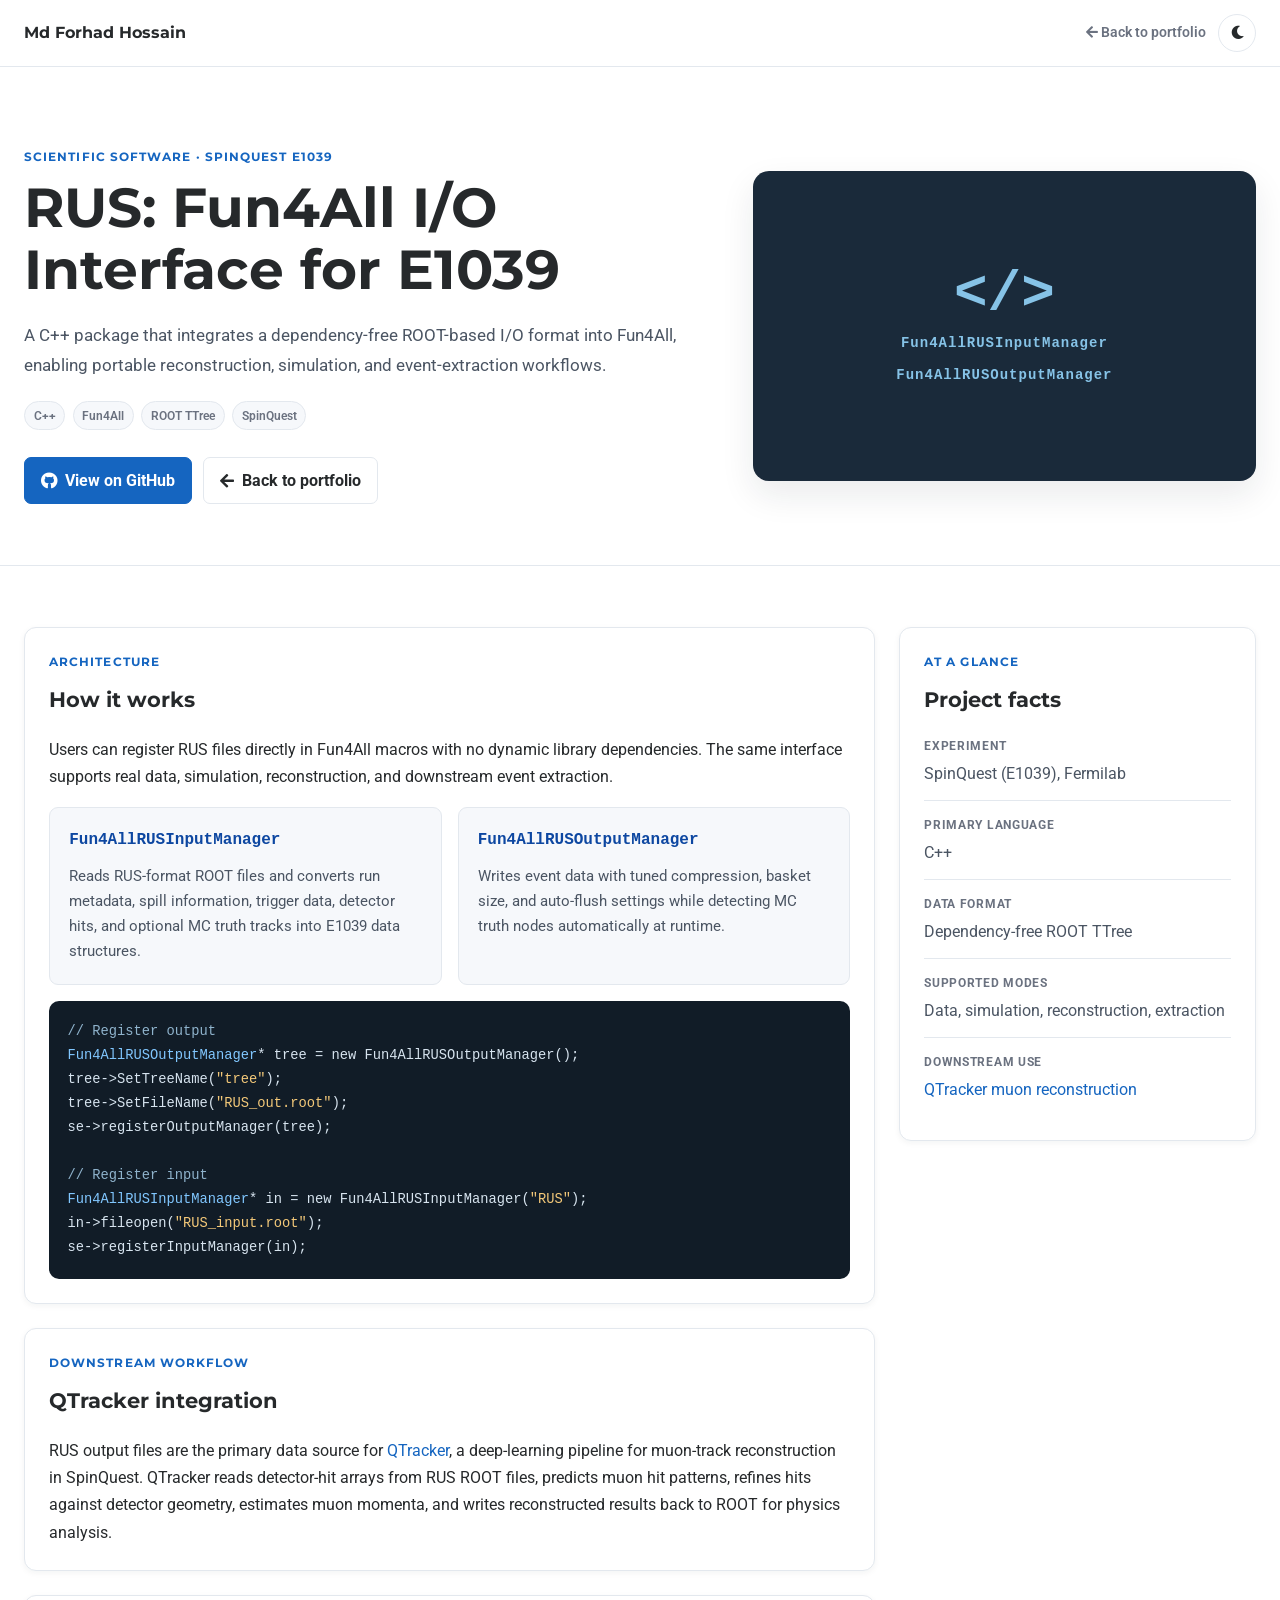
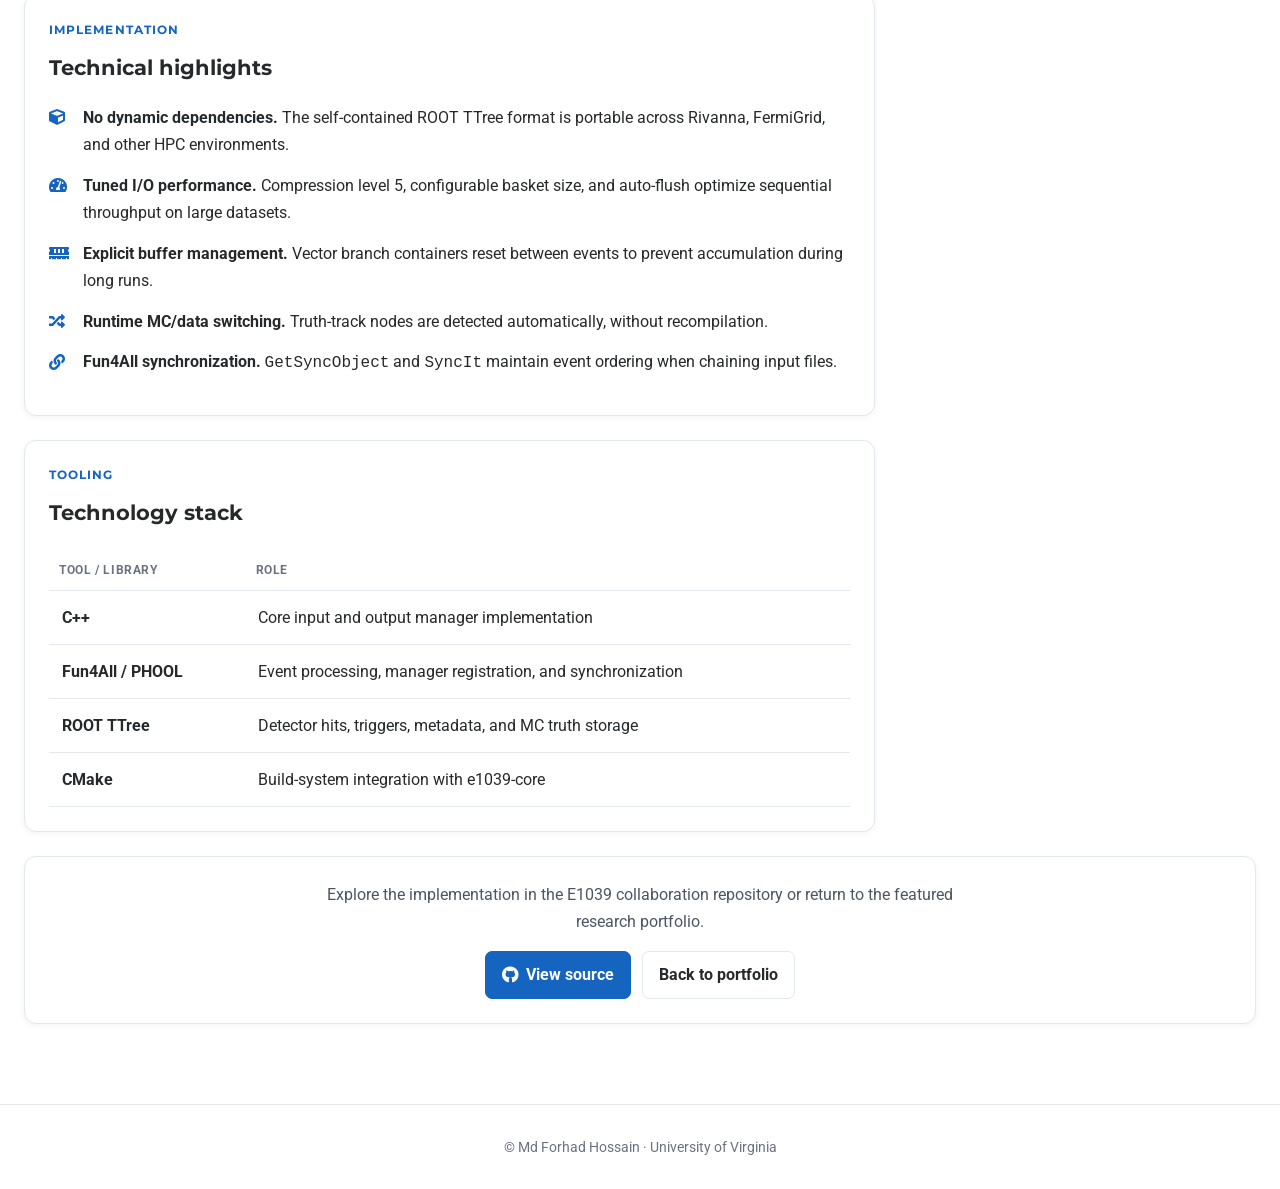
==== commit f5aa5582: "updgeading to a new layout" ====
--- a/rus.html
+++ b/rus.html
@@ -1,160 +1,374 @@
-<!DOCTYPE HTML>
-<!--
-	Editorial by HTML5 UP
-	html5up.net | @ajlkn
-	Free for personal and commercial use under the CCA 3.0 license (html5up.net/license)
--->
-<html>
-	<head>
-		<title>RUS Fun4All I/O Interface &mdash; Md Forhad Hossain</title>
-		<meta charset="utf-8" />
-		<meta name="viewport" content="width=device-width, initial-scale=1, user-scalable=no" />
-		<link rel="stylesheet" href="assets/css/main.css" />
-	</head>
-	<body class="is-preload">
-
-		<!-- Wrapper -->
-			<div id="wrapper">
-
-				<!-- Main -->
-					<div id="main">
-						<div class="inner">
-
-							<!-- Header -->
-								<header id="header">
-									<a href="index.html" class="logo">Personal Portfolio</a>
-									<ul class="icons">
-										<li><a href="https://github.com/forhad-h2030" class="icon brands fa-github" target="_blank" rel="noopener noreferrer"><span class="label">Github</span></a></li>
-										<li><a href="https://www.linkedin.com/in/forhad-hn/" class="icon brands fa-linkedin-in" target="_blank" rel="noopener noreferrer"><span class="label">LinkedIn</span></a></li>
-										<li><a href="https://scholar.google.com/citations?user=KOygUhMAAAAJ&hl=en" class="icon solid fa-graduation-cap" target="_blank" rel="noopener noreferrer"><span class="label">Google Scholar</span></a></li>
-									</ul>
-								</header>
-
-							<!-- Content -->
-								<section>
-									<header class="main">
-										<h1>RUS &mdash; Fun4All I/O Interface for E1039</h1>
-									</header>
-
-									<!-- Intro -->
-									<p>
-										A C++ package that integrates a dependency-free ROOT-based I/O format (RUS) into the Fun4All framework used by the SpinQuest (E1039) experiment at Fermilab. The interface allows users to register RUS files directly in Fun4All macros &mdash; with no dynamic library dependencies &mdash; to drive reconstruction, simulation, or event extraction pipelines. The output files produced by this interface are consumed by downstream analysis tools, including the <a href="https://github.com/uva-spin/Qtracker_basic" target="_blank" rel="noopener noreferrer">QTracker</a> ML-based muon track reconstruction pipeline.
-									</p>
-
-									<ul class="actions">
-										<li><a href="https://github.com/E1039-Collaboration/e1039-core/tree/master/packages/RUS" class="button primary icon brands fa-github" target="_blank" rel="noopener noreferrer">&nbsp;View on GitHub</a></li>
-										<li><a href="index.html" class="button icon solid fa-arrow-left">&nbsp;Back to Portfolio</a></li>
-									</ul>
-
-									<hr class="major" />
-
-									<!-- How it works -->
-									<h2>How It Works</h2>
-
-									<h3>Input Manager &mdash; <code>Fun4AllRUSInputManager</code></h3>
-									<p>
-										Reads RUS-format ROOT files and converts the stored data into E1039 data structures within the Fun4All event loop. Handles run metadata, spill information, FPGA and NIM trigger data, detector hits, and optional MC truth tracks. Multi-file synchronization is managed via Fun4All's <code>GetSyncObject</code>/<code>SyncIt</code> interface, ensuring consistent event ordering across input files.
-									</p>
-
-									<h3>Output Manager &mdash; <code>Fun4AllRUSOutputManager</code></h3>
-									<p>
-										Writes Fun4All event data to RUS-format ROOT files with tuned I/O parameters: compression level&nbsp;5, 64&thinsp;kB basket size, and auto-flush every 2,500 entries for efficient sequential read performance. Automatically detects whether MC truth track nodes are present at runtime and enables the corresponding output branches &mdash; no recompilation required to switch between data and simulation modes.
-									</p>
-
-									<h3>Usage in a Fun4All Macro</h3>
-									<pre><code>// Register output
-Fun4AllRUSOutputManager* tree = new Fun4AllRUSOutputManager();
-tree->SetTreeName("tree");
-tree->SetFileName("RUS_out.root");
-se->registerOutputManager(tree);
-
-// Register input
-Fun4AllRUSInputManager* in = new Fun4AllRUSInputManager("RUS");
-in->fileopen("RUS_input.root");
-se->registerInputManager(in);</code></pre>
-
-									<hr class="major" />
-
-									<!-- Downstream use -->
-									<h2>Downstream Use &mdash; QTracker</h2>
-									<p>
-										The RUS output files are the primary data source for <a href="https://github.com/uva-spin/Qtracker_basic" target="_blank" rel="noopener noreferrer">QTracker</a>, a deep learning pipeline for muon track reconstruction in SpinQuest. QTracker reads the detector hit arrays from RUS ROOT files, runs a TrackFinder neural network to predict muon hit patterns, refines hits against real detector geometry, and predicts muon momenta &mdash; writing reconstructed results back to ROOT files for physics analysis.
-									</p>
-
-									<hr class="major" />
-
-									<!-- Technical highlights -->
-									<h2>Technical Highlights</h2>
-									<div class="box">
-										<ul>
-											<li><strong>No dynamic dependencies</strong> &mdash; self-contained ROOT TTree format is portable across HPC environments (Rivanna, FermiGrid) without shared library requirements</li>
-											<li><strong>Tuned I/O performance</strong> &mdash; compression level&nbsp;5, configurable basket size and auto-flush for optimized throughput on large datasets</li>
-											<li><strong>Explicit buffer management</strong> &mdash; vector branch containers are reset between events to prevent memory accumulation in long runs</li>
-											<li><strong>Runtime MC/data switching</strong> &mdash; output manager detects truth track nodes automatically; no recompilation needed between data and simulation workflows</li>
-											<li><strong>Fun4All synchronization</strong> &mdash; implements <code>GetSyncObject</code>/<code>SyncIt</code> for correct event ordering when chaining multiple input files</li>
-										</ul>
-									</div>
-
-									<hr class="major" />
-
-									<!-- Stack -->
-									<h2>Technology Stack</h2>
-									<div class="table-wrapper">
-										<table>
-											<thead>
-												<tr><th>Tool / Library</th><th>Role</th></tr>
-											</thead>
-											<tbody>
-												<tr><td><strong>C++</strong></td><td>Core implementation of input/output managers</td></tr>
-												<tr><td><strong>Fun4All (PHOOL)</strong></td><td>Event processing framework; manager registration and synchronization</td></tr>
-												<tr><td><strong>ROOT TTree</strong></td><td>On-disk format for detector hits, triggers, and MC truth tracks</td></tr>
-												<tr><td><strong>CMake</strong></td><td>Build system integration with e1039-core</td></tr>
-											</tbody>
-										</table>
-									</div>
-
-									<ul class="actions">
-										<li><a href="https://github.com/E1039-Collaboration/e1039-core/tree/master/packages/RUS" class="button primary icon brands fa-github" target="_blank" rel="noopener noreferrer">&nbsp;View on GitHub</a></li>
-										<li><a href="index.html" class="button icon solid fa-arrow-left">&nbsp;Back to Portfolio</a></li>
-									</ul>
-
-								</section>
-
-						</div>
+<!DOCTYPE html>
+<html lang="en">
+<head>
+	<meta charset="utf-8" />
+	<meta name="viewport" content="width=device-width, initial-scale=1" />
+	<title>RUS Fun4All I/O Interface | Md Forhad Hossain</title>
+	<meta name="description" content="RUS, a dependency-free ROOT-based Fun4All input and output interface for SpinQuest E1039." />
+	<meta name="theme-color" content="#ffffff" />
+	<link rel="stylesheet" href="assets/css/fontawesome-all.min.css" />
+	<link rel="preconnect" href="https://fonts.gstatic.com" crossorigin />
+	<link rel="stylesheet" href="https://fonts.googleapis.com/css2?family=Montserrat:wght@400;600;700&amp;family=Roboto:wght@400;500;700&amp;display=swap" />
+	<script>
+		(function () {
+			try {
+				var savedTheme = localStorage.getItem('portfolio-theme');
+				if (savedTheme === 'dark' || (!savedTheme && window.matchMedia('(prefers-color-scheme: dark)').matches)) {
+					document.documentElement.setAttribute('data-theme', 'dark');
+				}
+			} catch (error) {}
+		})();
+	</script>
+	<style>
+		:root {
+			--accent: #1565c0;
+			--accent-strong: #0d47a1;
+			--accent-soft: #eaf3ff;
+			--text: #26292b;
+			--text-soft: #4b5563;
+			--muted: #6b7280;
+			--border: #e3e8ee;
+			--bg: #ffffff;
+			--surface: #ffffff;
+			--surface-alt: #f6f8fb;
+			--nav-bg: rgba(255, 255, 255, 0.96);
+			--code-bg: #111c27;
+			--code-text: #d7e4ef;
+			--shadow: 0 14px 34px rgba(20, 30, 40, 0.09);
+			--button-text: #ffffff;
+			color-scheme: light;
+		}
+		html[data-theme="dark"] {
+			--accent: #7db7ff;
+			--accent-strong: #acd1ff;
+			--accent-soft: #132b48;
+			--text: #edf3fb;
+			--text-soft: #c3cedb;
+			--muted: #9eabb9;
+			--border: #2b3745;
+			--bg: #0c1219;
+			--surface: #121b25;
+			--surface-alt: #17222e;
+			--nav-bg: rgba(12, 18, 25, 0.94);
+			--code-bg: #08111a;
+			--code-text: #dce9f4;
+			--shadow: 0 16px 38px rgba(0, 0, 0, 0.28);
+			--button-text: #07111c;
+			color-scheme: dark;
+		}
+		* { box-sizing: border-box; }
+		html { scroll-behavior: smooth; }
+		body {
+			margin: 0;
+			font-family: 'Roboto', Helvetica, Arial, sans-serif;
+			font-size: 16px;
+			line-height: 1.7;
+			color: var(--text);
+			background: var(--bg);
+		}
+		h1, h2, h3, .brand { font-family: 'Montserrat', Helvetica, Arial, sans-serif; }
+		a { color: var(--accent); text-decoration: none; }
+		a:hover { text-decoration: underline; }
+		.container { width: min(1290px, calc(100% - 3em)); margin: 0 auto; }
+		#navbar {
+			position: sticky;
+			top: 0;
+			z-index: 20;
+			border-bottom: 1px solid var(--border);
+			background: var(--nav-bg);
+			backdrop-filter: blur(8px);
+		}
+		#navbar .container {
+			display: flex;
+			align-items: center;
+			justify-content: space-between;
+			gap: 1em;
+			min-height: 66px;
+		}
+		.brand { color: var(--text); font-weight: 700; }
+		.brand:hover { color: var(--accent); text-decoration: none; }
+		.nav-actions { display: flex; align-items: center; gap: 0.75em; }
+		.back-link { font-size: 0.85em; font-weight: 600; color: var(--muted); }
+		.back-link:hover { color: var(--accent); text-decoration: none; }
+		.theme-toggle {
+			display: inline-flex;
+			align-items: center;
+			justify-content: center;
+			width: 38px;
+			height: 38px;
+			padding: 0;
+			border: 1px solid var(--border);
+			border-radius: 50%;
+			color: var(--text);
+			background: var(--surface);
+			cursor: pointer;
+		}
+		.theme-toggle:hover { color: var(--accent); border-color: var(--accent); }
+		.hero { padding: 5em 0 3.8em; border-bottom: 1px solid var(--border); }
+		.hero-grid {
+			display: grid;
+			grid-template-columns: minmax(0, 1.15fr) minmax(300px, 0.85fr);
+			gap: 3em;
+			align-items: center;
+		}
+		.eyebrow {
+			margin: 0 0 0.8em;
+			color: var(--accent);
+			font-family: 'Montserrat', Helvetica, Arial, sans-serif;
+			font-size: 0.75em;
+			font-weight: 700;
+			letter-spacing: 0.09em;
+			text-transform: uppercase;
+		}
+		h1 { max-width: 760px; margin: 0; font-size: clamp(2.15em, 5vw, 3.45em); line-height: 1.12; }
+		.lede { max-width: 720px; margin: 1.2em 0 0; color: var(--text-soft); font-size: 1.08em; }
+		.tags { display: flex; flex-wrap: wrap; gap: 0.45em; margin: 1.3em 0 0; }
+		.tag {
+			padding: 0.22em 0.7em;
+			border: 1px solid var(--border);
+			border-radius: 999px;
+			color: var(--muted);
+			background: var(--surface-alt);
+			font-size: 0.78em;
+			font-weight: 600;
+		}
+		.actions { display: flex; flex-wrap: wrap; gap: 0.7em; margin: 1.7em 0 0; }
+		.button {
+			display: inline-flex;
+			align-items: center;
+			justify-content: center;
+			gap: 0.5em;
+			min-height: 44px;
+			padding: 0.58em 1em;
+			border: 1px solid var(--accent);
+			border-radius: 7px;
+			color: var(--button-text);
+			background: var(--accent);
+			font-weight: 700;
+		}
+		.button:hover { transform: translateY(-1px); box-shadow: var(--shadow); text-decoration: none; }
+		.button.secondary { color: var(--text); border-color: var(--border); background: transparent; }
+		.button.secondary:hover { color: var(--accent); border-color: var(--accent); }
+		.rus-visual {
+			display: flex;
+			align-items: center;
+			justify-content: center;
+			min-height: 310px;
+			padding: 2em;
+			flex-direction: column;
+			gap: 12px;
+			border-radius: 16px;
+			color: #86c3e7;
+			background: #1a2a3a;
+			box-shadow: var(--shadow);
+			text-align: center;
+		}
+		.rus-code-icon { font: 700 56px/1 ui-monospace, SFMono-Regular, Menlo, Monaco, Consolas, monospace; }
+		.rus-manager { font: 600 14px/1.4 ui-monospace, SFMono-Regular, Menlo, Monaco, Consolas, monospace; letter-spacing: 1px; }
+		main { padding: 3.8em 0 5em; }
+		.content-grid { display: grid; grid-template-columns: minmax(0, 1.55fr) minmax(260px, 0.65fr); gap: 1.5em; align-items: start; }
+		.stack { display: grid; gap: 1.5em; }
+		.panel {
+			padding: 1.5em;
+			border: 1px solid var(--border);
+			border-radius: 12px;
+			background: var(--surface);
+			box-shadow: 0 2px 6px rgba(20, 30, 40, 0.05);
+		}
+		.panel h2 { margin: 0 0 0.9em; font-size: 1.3em; }
+		.panel h3 { margin: 0; font-size: 1em; }
+		.panel p:last-child, .panel ul:last-child { margin-bottom: 0; }
+		.manager-grid { display: grid; grid-template-columns: 1fr 1fr; gap: 1em; }
+		.manager-card { padding: 1.2em; border: 1px solid var(--border); border-radius: 9px; background: var(--surface-alt); }
+		.manager-card code { display: block; margin-bottom: 0.65em; color: var(--accent-strong); font-weight: 700; overflow-wrap: anywhere; }
+		.manager-card p { margin: 0; color: var(--text-soft); font-size: 0.92em; }
+		.code-block {
+			margin: 1.2em 0 0;
+			padding: 1.35em;
+			overflow-x: auto;
+			border-radius: 10px;
+			color: var(--code-text);
+			background: var(--code-bg);
+			font: 0.86em/1.75 ui-monospace, SFMono-Regular, Menlo, Monaco, Consolas, monospace;
+		}
+		.code-comment { color: #8fb3cc; }
+		.code-type { color: #81c7ff; }
+		.code-string { color: #f4c979; }
+		.highlight-list { list-style: none; margin: 0; padding: 0; }
+		.highlight-list li { display: grid; grid-template-columns: 1.4em 1fr; gap: 0.7em; margin-bottom: 0.85em; }
+		.highlight-list i { color: var(--accent); margin-top: 0.35em; }
+		.quick-facts { position: sticky; top: 90px; }
+		.fact { padding: 0.85em 0; border-top: 1px solid var(--border); }
+		.fact:first-of-type { padding-top: 0; border-top: 0; }
+		.fact-label { display: block; color: var(--muted); font-size: 0.75em; font-weight: 700; letter-spacing: 0.06em; text-transform: uppercase; }
+		.fact-value { display: block; margin-top: 0.2em; color: var(--text-soft); }
+		.table-wrap { overflow-x: auto; }
+		table { width: 100%; border-collapse: collapse; }
+		th, td { padding: 0.8em; border-bottom: 1px solid var(--border); text-align: left; vertical-align: top; }
+		th { color: var(--muted); font-size: 0.78em; letter-spacing: 0.05em; text-transform: uppercase; }
+		.closing { margin-top: 1.5em; text-align: center; }
+		.closing p { max-width: 680px; margin: 0 auto 1em; color: var(--text-soft); }
+		footer { padding: 2.2em 0; border-top: 1px solid var(--border); color: var(--muted); text-align: center; font-size: 0.88em; }
+		footer p { margin: 0; }
+		@media (max-width: 820px) {
+			.hero { padding-top: 3.2em; }
+			.hero-grid, .content-grid { grid-template-columns: 1fr; }
+			.rus-visual { min-height: 240px; }
+			.quick-facts { position: static; }
+		}
+		@media (max-width: 580px) {
+			.container { width: min(100% - 2em, 1290px); }
+			#navbar .container { min-height: 60px; }
+			.brand { font-size: 0.92em; }
+			.back-link span { display: none; }
+			.manager-grid { grid-template-columns: 1fr; }
+			.rus-manager { font-size: 12px; letter-spacing: 0.6px; }
+			.panel { padding: 1.2em; }
+		}
+		@media (prefers-reduced-motion: reduce) {
+			html { scroll-behavior: auto; }
+			* { transition-duration: 0.01ms !important; }
+		}
+	</style>
+</head>
+<body>
+	<nav id="navbar">
+		<div class="container">
+			<a class="brand" href="index.html#about">Md Forhad Hossain</a>
+			<div class="nav-actions">
+				<a class="back-link" href="index.html#featured-research"><i class="fas fa-arrow-left" aria-hidden="true"></i> <span>Back to portfolio</span></a>
+				<button class="theme-toggle" id="theme-toggle" type="button" aria-label="Switch to dark mode" aria-pressed="false"><i class="fas fa-moon" aria-hidden="true"></i></button>
+			</div>
+		</div>
+	</nav>
+
+	<header class="hero">
+		<div class="container hero-grid">
+			<div>
+				<p class="eyebrow">Scientific software &middot; SpinQuest E1039</p>
+				<h1>RUS: Fun4All I/O Interface for E1039</h1>
+				<p class="lede">A C++ package that integrates a dependency-free ROOT-based I/O format into Fun4All, enabling portable reconstruction, simulation, and event-extraction workflows.</p>
+				<div class="tags" aria-label="Technologies"><span class="tag">C++</span><span class="tag">Fun4All</span><span class="tag">ROOT TTree</span><span class="tag">SpinQuest</span></div>
+				<div class="actions">
+					<a class="button" href="https://github.com/E1039-Collaboration/e1039-core/tree/master/packages/RUS" target="_blank" rel="noopener noreferrer"><i class="fab fa-github" aria-hidden="true"></i> View on GitHub</a>
+					<a class="button secondary" href="index.html#featured-research"><i class="fas fa-arrow-left" aria-hidden="true"></i> Back to portfolio</a>
+				</div>
+			</div>
+			<div class="rus-visual" role="img" aria-label="Fun4All RUS input and output manager code graphic">
+				<span class="rus-code-icon" aria-hidden="true">&lt;/&gt;</span>
+				<span class="rus-manager">Fun4AllRUSInputManager</span>
+				<span class="rus-manager">Fun4AllRUSOutputManager</span>
+			</div>
+		</div>
+	</header>
+
+	<main>
+		<div class="container content-grid">
+			<div class="stack">
+				<section class="panel" id="how-it-works">
+					<p class="eyebrow">Architecture</p>
+					<h2>How it works</h2>
+					<p>Users can register RUS files directly in Fun4All macros with no dynamic library dependencies. The same interface supports real data, simulation, reconstruction, and downstream event extraction.</p>
+					<div class="manager-grid">
+						<article class="manager-card">
+							<code>Fun4AllRUSInputManager</code>
+							<p>Reads RUS-format ROOT files and converts run metadata, spill information, trigger data, detector hits, and optional MC truth tracks into E1039 data structures.</p>
+						</article>
+						<article class="manager-card">
+							<code>Fun4AllRUSOutputManager</code>
+							<p>Writes event data with tuned compression, basket size, and auto-flush settings while detecting MC truth nodes automatically at runtime.</p>
+						</article>
 					</div>
-
-				<!-- Sidebar -->
-					<div id="sidebar">
-						<div class="inner">
-
-							<!-- Contact -->
-								<section>
-									<header class="major">
-										<h2>Get in touch</h2>
-									</header>
-									<ul class="contact">
-										<li class="icon solid fa-envelope"><span id="em-sidebar"></span></li>
-										<script>(function(){var u='dgy5cd',d='virginia'+'.'+'edu';document.getElementById('em-sidebar').innerHTML='<a href="mai'+'lto:'+u+'@'+d+'">'+ u +' [at] virginia [dot] edu</a>';})();</script>
-										<li class="icon solid fa-home">Department of Physics<br />University of Virginia<br />Charlottesville, VA</li>
-									</ul>
-								</section>
-
-							<!-- Footer -->
-								<footer id="footer">
-									<p class="copyright">&copy; Md Forhad Hossain. Design: <a href="https://html5up.net">HTML5 UP</a>.</p>
-								</footer>
-
-						</div>
+					<pre class="code-block"><code><span class="code-comment">// Register output</span>
+<span class="code-type">Fun4AllRUSOutputManager</span>* tree = new Fun4AllRUSOutputManager();
+tree-&gt;SetTreeName(<span class="code-string">"tree"</span>);
+tree-&gt;SetFileName(<span class="code-string">"RUS_out.root"</span>);
+se-&gt;registerOutputManager(tree);
+
+<span class="code-comment">// Register input</span>
+<span class="code-type">Fun4AllRUSInputManager</span>* in = new Fun4AllRUSInputManager(<span class="code-string">"RUS"</span>);
+in-&gt;fileopen(<span class="code-string">"RUS_input.root"</span>);
+se-&gt;registerInputManager(in);</code></pre>
+				</section>
+
+				<section class="panel" id="qtracker">
+					<p class="eyebrow">Downstream workflow</p>
+					<h2>QTracker integration</h2>
+					<p>RUS output files are the primary data source for <a href="https://github.com/uva-spin/Qtracker_basic" target="_blank" rel="noopener noreferrer">QTracker</a>, a deep-learning pipeline for muon-track reconstruction in SpinQuest. QTracker reads detector-hit arrays from RUS ROOT files, predicts muon hit patterns, refines hits against detector geometry, estimates muon momenta, and writes reconstructed results back to ROOT for physics analysis.</p>
+				</section>
+
+				<section class="panel" id="highlights">
+					<p class="eyebrow">Implementation</p>
+					<h2>Technical highlights</h2>
+					<ul class="highlight-list">
+						<li><i class="fas fa-cube" aria-hidden="true"></i><span><strong>No dynamic dependencies.</strong> The self-contained ROOT TTree format is portable across Rivanna, FermiGrid, and other HPC environments.</span></li>
+						<li><i class="fas fa-tachometer-alt" aria-hidden="true"></i><span><strong>Tuned I/O performance.</strong> Compression level 5, configurable basket size, and auto-flush optimize sequential throughput on large datasets.</span></li>
+						<li><i class="fas fa-memory" aria-hidden="true"></i><span><strong>Explicit buffer management.</strong> Vector branch containers reset between events to prevent accumulation during long runs.</span></li>
+						<li><i class="fas fa-random" aria-hidden="true"></i><span><strong>Runtime MC/data switching.</strong> Truth-track nodes are detected automatically, without recompilation.</span></li>
+						<li><i class="fas fa-link" aria-hidden="true"></i><span><strong>Fun4All synchronization.</strong> <code>GetSyncObject</code> and <code>SyncIt</code> maintain event ordering when chaining input files.</span></li>
+					</ul>
+				</section>
+
+				<section class="panel" id="technology">
+					<p class="eyebrow">Tooling</p>
+					<h2>Technology stack</h2>
+					<div class="table-wrap">
+						<table>
+							<thead><tr><th>Tool / library</th><th>Role</th></tr></thead>
+							<tbody>
+								<tr><td><strong>C++</strong></td><td>Core input and output manager implementation</td></tr>
+								<tr><td><strong>Fun4All / PHOOL</strong></td><td>Event processing, manager registration, and synchronization</td></tr>
+								<tr><td><strong>ROOT TTree</strong></td><td>Detector hits, triggers, metadata, and MC truth storage</td></tr>
+								<tr><td><strong>CMake</strong></td><td>Build-system integration with e1039-core</td></tr>
+							</tbody>
+						</table>
 					</div>
-
-			</div>
-
-		<!-- Scripts -->
-			<script src="assets/js/jquery.min.js"></script>
-			<script src="assets/js/browser.min.js"></script>
-			<script src="assets/js/breakpoints.min.js"></script>
-			<script src="assets/js/util.js"></script>
-			<script src="assets/js/main.js"></script>
-
-	</body>
+				</section>
+			</div>
+
+			<aside class="panel quick-facts" aria-label="Project facts">
+				<p class="eyebrow">At a glance</p>
+				<h2>Project facts</h2>
+				<div class="fact"><span class="fact-label">Experiment</span><span class="fact-value">SpinQuest (E1039), Fermilab</span></div>
+				<div class="fact"><span class="fact-label">Primary language</span><span class="fact-value">C++</span></div>
+				<div class="fact"><span class="fact-label">Data format</span><span class="fact-value">Dependency-free ROOT TTree</span></div>
+				<div class="fact"><span class="fact-label">Supported modes</span><span class="fact-value">Data, simulation, reconstruction, extraction</span></div>
+				<div class="fact"><span class="fact-label">Downstream use</span><span class="fact-value"><a href="https://github.com/uva-spin/Qtracker_basic" target="_blank" rel="noopener noreferrer">QTracker muon reconstruction</a></span></div>
+			</aside>
+		</div>
+
+		<div class="container panel closing">
+			<p>Explore the implementation in the E1039 collaboration repository or return to the featured research portfolio.</p>
+			<div class="actions" style="justify-content:center;margin-top:0;">
+				<a class="button" href="https://github.com/E1039-Collaboration/e1039-core/tree/master/packages/RUS" target="_blank" rel="noopener noreferrer"><i class="fab fa-github" aria-hidden="true"></i> View source</a>
+				<a class="button secondary" href="index.html#featured-research">Back to portfolio</a>
+			</div>
+		</div>
+	</main>
+
+	<footer><div class="container"><p>&copy; Md Forhad Hossain &middot; University of Virginia</p></div></footer>
+
+	<script>
+		(function () {
+			var root = document.documentElement;
+			var button = document.getElementById('theme-toggle');
+			var meta = document.querySelector('meta[name="theme-color"]');
+			function syncTheme() {
+				var dark = root.getAttribute('data-theme') === 'dark';
+				button.setAttribute('aria-pressed', String(dark));
+				button.setAttribute('aria-label', dark ? 'Switch to light mode' : 'Switch to dark mode');
+				button.innerHTML = '<i class="fas ' + (dark ? 'fa-sun' : 'fa-moon') + '" aria-hidden="true"></i>';
+				if (meta) meta.setAttribute('content', dark ? '#0c1219' : '#ffffff');
+			}
+			syncTheme();
+			button.addEventListener('click', function () {
+				var dark = root.getAttribute('data-theme') !== 'dark';
+				if (dark) root.setAttribute('data-theme', 'dark');
+				else root.removeAttribute('data-theme');
+				try { localStorage.setItem('portfolio-theme', dark ? 'dark' : 'light'); } catch (error) {}
+				syncTheme();
+			});
+		})();
+	</script>
+</body>
 </html>
